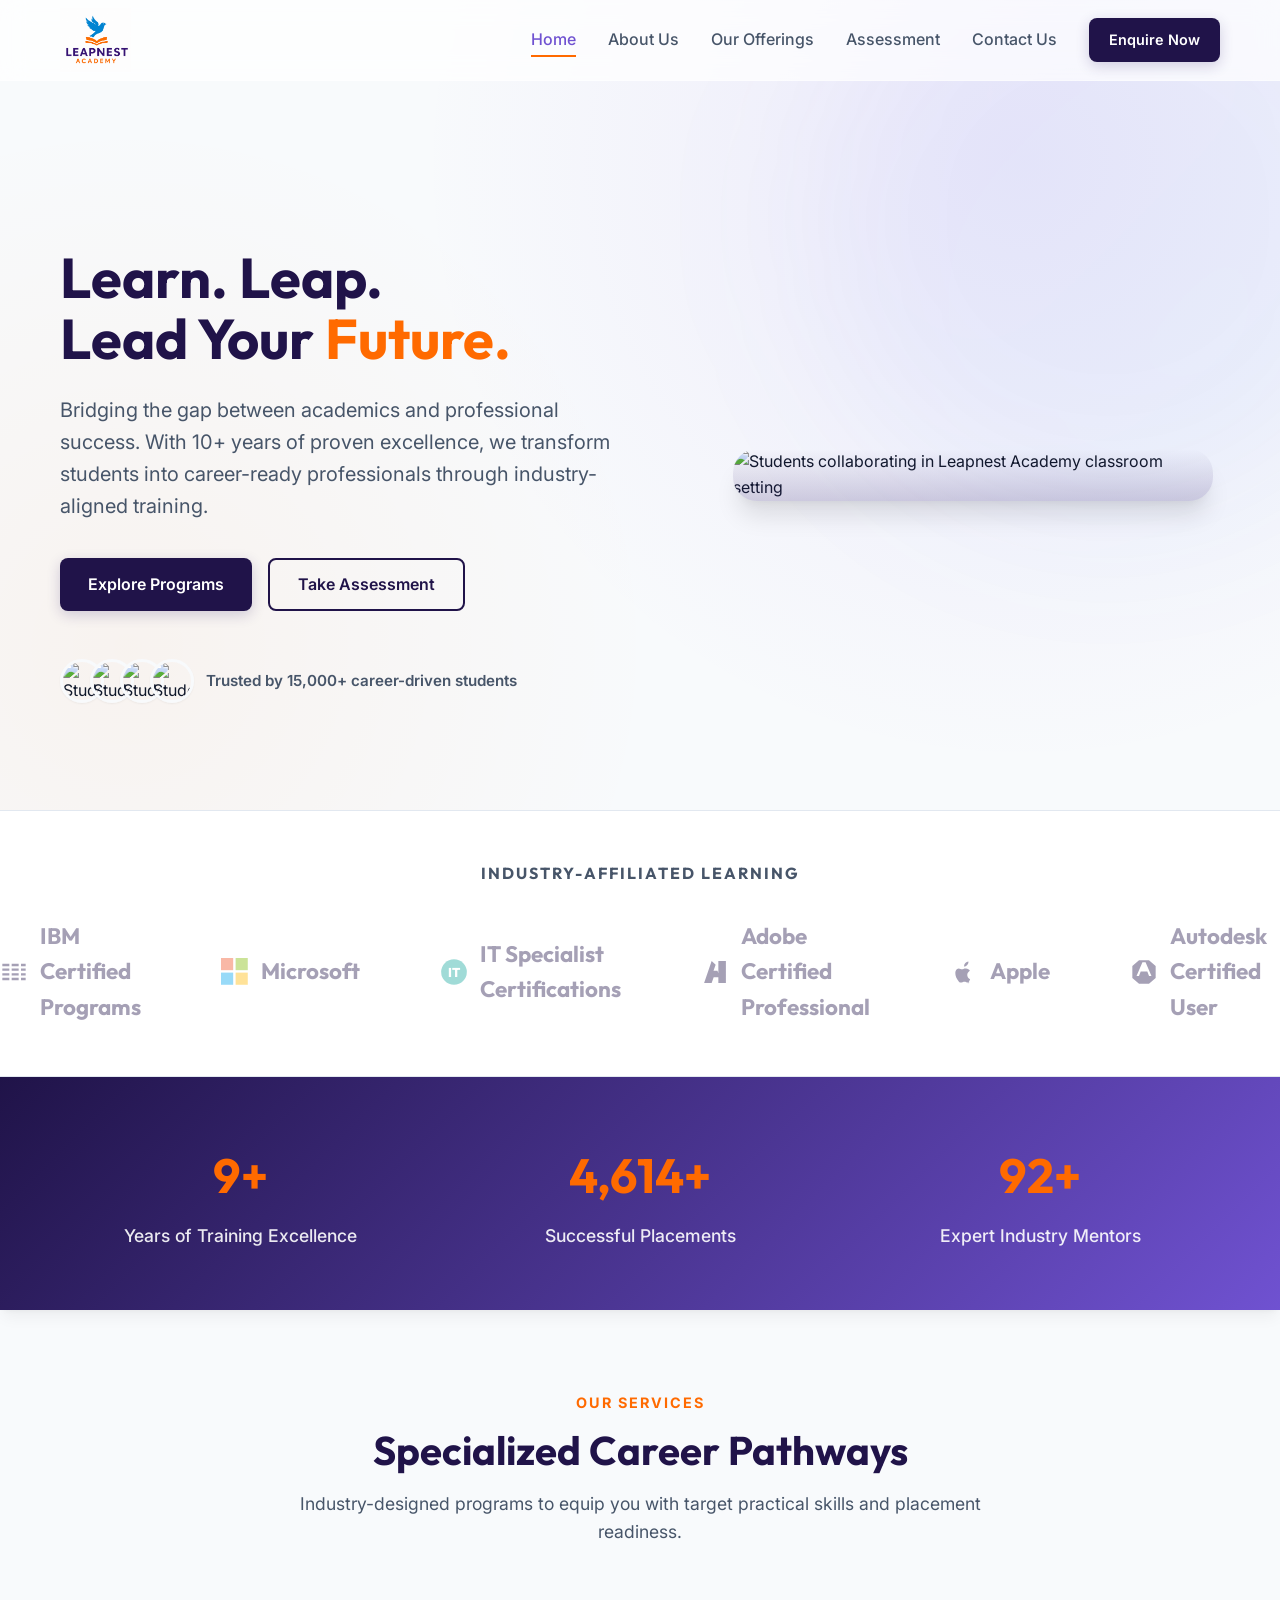
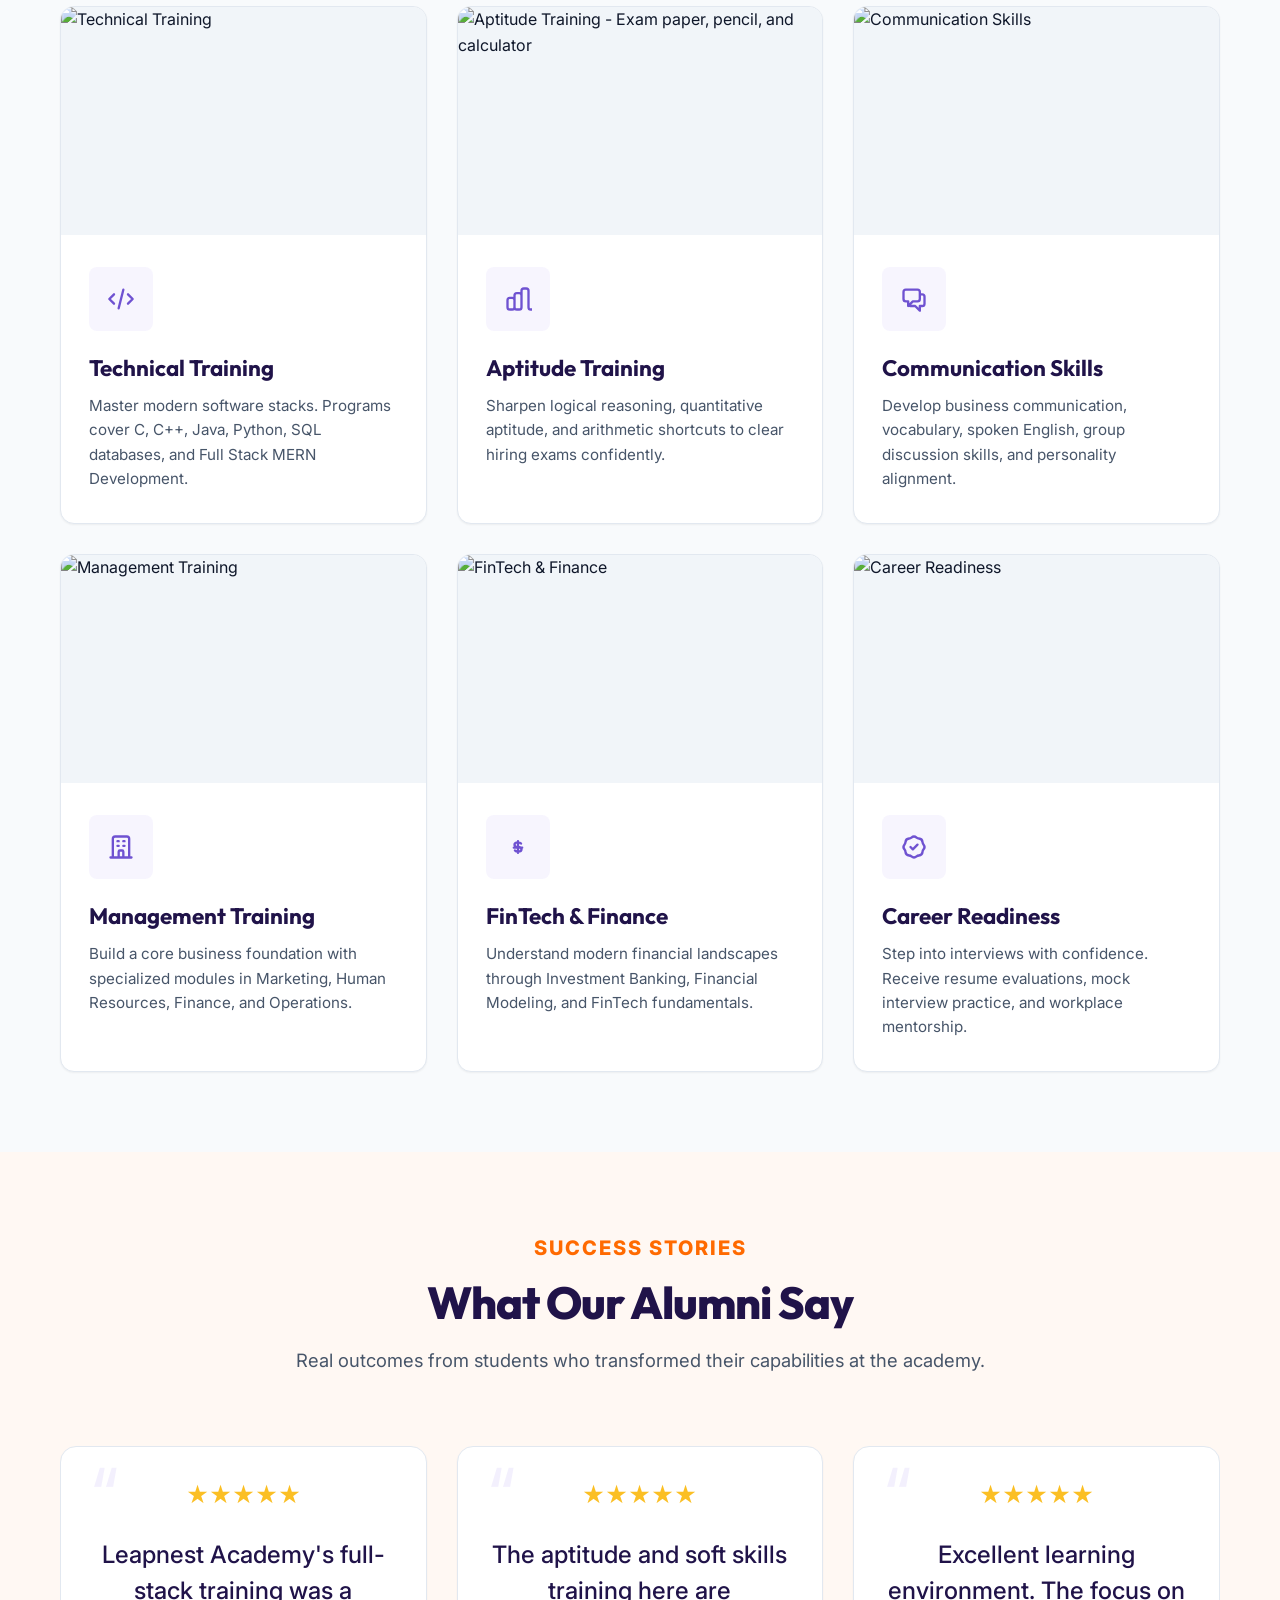
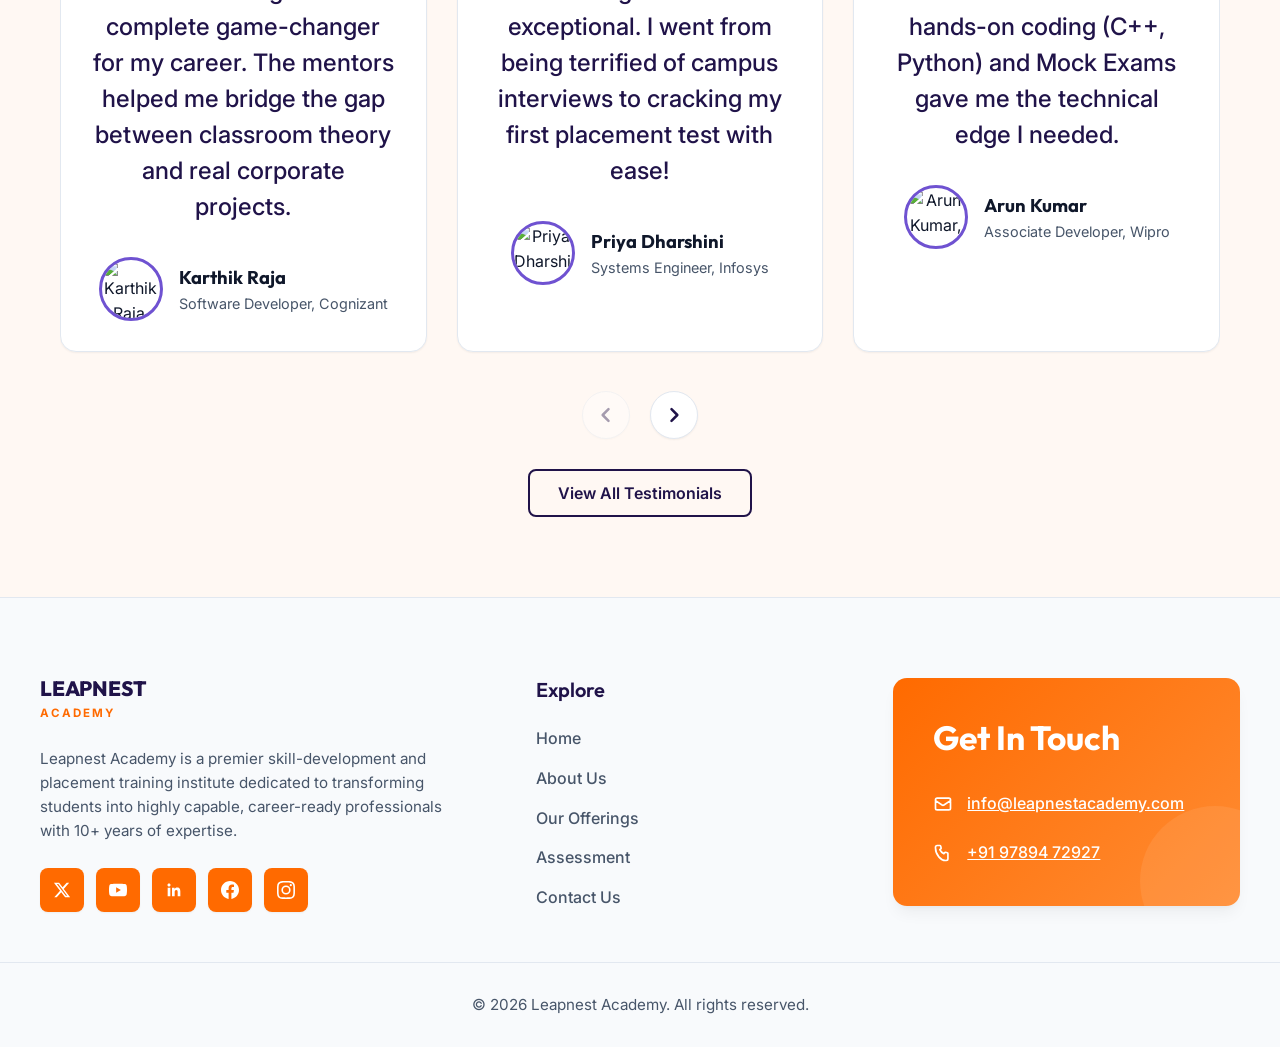
==== index.html @ f8c3e427 "Initial commit of Leapnest Academy website" ====
<!DOCTYPE html>
<html lang="en">
<head>
   <meta charset="utf-8">
   <meta name="viewport" content="width=device-width, initial-scale=1.0">
   <title>Leapnest Academy | Learn. Leap. Lead Your Future.</title>
   <meta name="description" content="Leapnest Academy offers career-focused skill development, placement training, technical training, MBA management, and FinTech programs with 10+ years of excellence.">
   <link rel="stylesheet" href="css/styles.css">
</head>
<body>

  <!-- Header -->
  <header class="header">
    <div class="container header__container">
      <a href="index.html" class="logo" id="header-logo" style="display: flex; align-items: center;">
        <img src="images/logo.png" alt="Leapnest Academy Logo" style="height: 65px; width: auto; display: block; object-fit: contain;">
      </a>
      
      <nav class="nav" id="main-navigation">
        <ul class="nav__list">
          <li><a href="index.html" class="nav__link nav__link--active">Home</a></li>
          <li><a href="about-us.html" class="nav__link">About Us</a></li>
          <li><a href="our-offerings.html" class="nav__link">Our Offerings</a></li>
          <li><a href="student-assessment.html" class="nav__link">Assessment</a></li>
          <li><a href="contact-us.html" class="nav__link">Contact Us</a></li>
          <li><a href="contact-us.html" class="btn btn--primary" style="padding: 10px 20px; font-size: 0.9rem;">Enquire Now</a></li>
        </ul>
      </nav>
      
      <button class="nav-toggle" aria-label="Toggle Navigation Menu">
        <span></span>
        <span></span>
        <span></span>
      </button>
    </div>
  </header>

  <!-- Hero Section -->
  <section class="hero">
    <div class="container hero__grid">
      <div class="hero__content animate-on-scroll">
        <h1 class="hero__title">Learn. Leap.<br>Lead Your <span>Future.</span></h1>
        <p class="hero__subtitle">Bridging the gap between academics and professional success. With 10+ years of proven excellence, we transform students into career-ready professionals through industry-aligned training.</p>
        <div class="hero__btns">
          <a href="our-offerings.html" class="btn btn--primary">Explore Programs</a>
          <a href="student-assessment.html" class="btn btn--secondary">Take Assessment</a>
        </div>
        <div class="hero__trust-profiles">
          <div class="avatar-stack">
            <img src="https://images.unsplash.com/photo-1534528741775-53994a69daeb?auto=format&fit=crop&w=100&h=100&q=80" alt="Student Profile" class="avatar-stack__img">
            <img src="https://images.unsplash.com/photo-1539571696357-5a69c17a67c6?auto=format&fit=crop&w=100&h=100&q=80" alt="Student Profile" class="avatar-stack__img">
            <img src="https://images.unsplash.com/photo-1507003211169-0a1dd7228f2d?auto=format&fit=crop&w=100&h=100&q=80" alt="Student Profile" class="avatar-stack__img">
            <img src="https://images.unsplash.com/photo-1500648767791-00dcc994a43e?auto=format&fit=crop&w=100&h=100&q=80" alt="Student Profile" class="avatar-stack__img">
          </div>
          <span class="hero__trust-text">Trusted by 15,000+ career-driven students</span>
        </div>
      </div>
      <div class="hero__image-container animate-on-scroll">
        <div class="hero__img-wrapper">
          <img src="https://images.unsplash.com/photo-1522202176988-66273c2fd55f?auto=format&fit=crop&w=600&q=80" alt="Students collaborating in Leapnest Academy classroom setting">
        </div>
      </div>
    </div>
  </section>

  <!-- Industry-Affiliated Learning Marquee Slider (Educoast Partner Logo Style) -->
  <section class="marquee-section animate-on-scroll">
    <div class="marquee-section__title">Industry-Affiliated Learning</div>
    <div class="marquee-container">
      <div class="marquee-track">
        <!-- Item 1: IBM -->
        <div class="marquee-item">
          <svg viewBox="0 0 24 24" width="28" height="28" fill="#006699" style="flex-shrink:0;">
            <path d="M2 5h6v2H2zm8 0h6v2h-6zm8 0h4v2h-4zM2 9h6v2H2zm8 0h6v2h-6zm8 0h4v2h-4zM2 13h6v2H2zm8 0h6v2h-6zm8 0h4v2h-4zM2 17h6v2H2zm8 0h6v2h-6zm8 0h4v2h-4z"/>
          </svg>
          <span>IBM Certified Programs</span>
        </div>
        <!-- Item 2: Microsoft -->
        <div class="marquee-item">
          <svg viewBox="0 0 23 23" width="26" height="26" style="flex-shrink:0;">
            <rect x="0" y="0" width="10" height="10" fill="#F25022"/>
            <rect x="12" y="0" width="10" height="10" fill="#7FBA00"/>
            <rect x="0" y="12" width="10" height="10" fill="#00A4EF"/>
            <rect x="12" y="12" width="10" height="10" fill="#FFB900"/>
          </svg>
          <span>Microsoft</span>
        </div>
        <!-- Item 3: IT Specialist -->
        <div class="marquee-item">
          <svg viewBox="0 0 24 24" width="28" height="28" style="flex-shrink:0;">
            <circle cx="12" cy="12" r="11" fill="#13a89e"/>
            <text x="12" y="16" fill="#fff" font-family="'Outfit', sans-serif" font-weight="800" font-size="11" text-anchor="middle">IT</text>
          </svg>
          <span>IT Specialist Certifications</span>
        </div>
        <!-- Item 4: Adobe -->
        <div class="marquee-item">
          <svg viewBox="0 0 24 24" width="28" height="28" fill="#FF0000" style="flex-shrink:0;">
            <path d="M14.867 2.667v18.666L21.333 21.33V2.667H14.87zM9.133 2.667L2.667 21.33h6.466l1.734-4.867h5.186l-1.92-5.467h-3.413l1.84-5.133z"/>
          </svg>
          <span>Adobe Certified Professional</span>
        </div>
        <!-- Item 5: Apple -->
        <div class="marquee-item">
          <svg viewBox="0 0 24 24" width="28" height="28" fill="#000000" style="flex-shrink:0;">
            <path d="M17.05 20.28c-.98.95-2.05.88-3.08.4-1.09-.5-2.08-.48-3.24 0-1.44.62-2.2.44-3.06-.4C3.79 16.2 3.32 9.28 7.42 8.92c1.23.1 2.06.74 2.83.74.8 0 1.94-.78 3.41-.63 1.56.16 2.76.82 3.35 1.9-3.23 1.9-2.73 6.13.25 7.35-.61 1.58-1.45 3.05-2.21 4zM12.03 7.25c-.15-2.23 1.66-4.07 3.74-4.25.26 2.5-2.12 4.43-3.74 4.25z"/>
          </svg>
          <span>Apple</span>
        </div>
        <!-- Item 6: Autodesk -->
        <div class="marquee-item">
          <svg viewBox="0 0 24 24" width="28" height="28" fill="#0696D7" style="flex-shrink:0;">
            <path d="M22 6.92L16.27 2h-8.54L2 6.92v10.16L7.73 22h8.54L22 17.08V6.92zm-3.6 8.52h-2.1l-1.46-3.8H9.16l-1.46 3.8H5.6l5.06-11.8h2.68l5.06 11.8z"/>
          </svg>
          <span>Autodesk Certified User</span>
        </div>
        <!-- Item 7: Cisco -->
        <div class="marquee-item">
          <svg viewBox="0 0 24 24" width="28" height="28" fill="#00b0f0" style="flex-shrink:0;">
            <rect x="2" y="12" width="1.5" height="4"/><rect x="4.2" y="10" width="1.5" height="6"/><rect x="6.4" y="8" width="1.5" height="8"/><rect x="8.6" y="6" width="1.5" height="10"/><rect x="10.8" y="4" width="1.5" height="12"/><rect x="13" y="6" width="1.5" height="10"/><rect x="15.2" y="8" width="1.5" height="8"/><rect x="17.4" y="10" width="1.5" height="6"/><rect x="19.6" y="12" width="1.5" height="4"/>
          </svg>
          <span>Cisco</span>
        </div>
        <!-- Item 8: IC3 -->
        <div class="marquee-item">
          <svg viewBox="0 0 24 24" width="28" height="28" fill="#58B947" style="flex-shrink:0;">
            <path d="M12 2L2 22h20L12 2zm0 4l6.5 13H5.5L12 6z"/>
          </svg>
          <span>IC3 &amp; CSB</span>
        </div>
        <!-- Item 9: Intuit -->
        <div class="marquee-item">
          <svg viewBox="0 0 24 24" width="28" height="28" fill="#365EBF" style="flex-shrink:0;">
            <path d="M4 4h3v16H4zm6 0h3v16h-3zm6 0h3v16h-3z"/>
            <circle cx="5.5" cy="2" r="1.5"/><circle cx="11.5" cy="2" r="1.5"/><circle cx="17.5" cy="2" r="1.5"/>
          </svg>
          <span>Intuit</span>
        </div>

        <!-- Repeat items to make seamless marquee -->
        <div class="marquee-item">
          <svg viewBox="0 0 24 24" width="28" height="28" fill="#006699" style="flex-shrink:0;">
            <path d="M2 5h6v2H2zm8 0h6v2h-6zm8 0h4v2h-4zM2 9h6v2H2zm8 0h6v2h-6zm8 0h4v2h-4zM2 13h6v2H2zm8 0h6v2h-6zm8 0h4v2h-4zM2 17h6v2H2zm8 0h6v2h-6zm8 0h4v2h-4z"/>
          </svg>
          <span>IBM Certified Programs</span>
        </div>
        <div class="marquee-item">
          <svg viewBox="0 0 23 23" width="26" height="26" style="flex-shrink:0;">
            <rect x="0" y="0" width="10" height="10" fill="#F25022"/>
            <rect x="12" y="0" width="10" height="10" fill="#7FBA00"/>
            <rect x="0" y="12" width="10" height="10" fill="#00A4EF"/>
            <rect x="12" y="12" width="10" height="10" fill="#FFB900"/>
          </svg>
          <span>Microsoft</span>
        </div>
        <div class="marquee-item">
          <svg viewBox="0 0 24 24" width="28" height="28" style="flex-shrink:0;">
            <circle cx="12" cy="12" r="11" fill="#13a89e"/>
            <text x="12" y="16" fill="#fff" font-family="'Outfit', sans-serif" font-weight="800" font-size="11" text-anchor="middle">IT</text>
          </svg>
          <span>IT Specialist Certifications</span>
        </div>
        <div class="marquee-item">
          <svg viewBox="0 0 24 24" width="28" height="28" fill="#FF0000" style="flex-shrink:0;">
            <path d="M14.867 2.667v18.666L21.333 21.33V2.667H14.87zM9.133 2.667L2.667 21.33h6.466l1.734-4.867h5.186l-1.92-5.467h-3.413l1.84-5.133z"/>
          </svg>
          <span>Adobe Certified Professional</span>
        </div>
        <div class="marquee-item">
          <svg viewBox="0 0 24 24" width="28" height="28" fill="#000000" style="flex-shrink:0;">
            <path d="M17.05 20.28c-.98.95-2.05.88-3.08.4-1.09-.5-2.08-.48-3.24 0-1.44.62-2.2.44-3.06-.4C3.79 16.2 3.32 9.28 7.42 8.92c1.23.1 2.06.74 2.83.74.8 0 1.94-.78 3.41-.63 1.56.16 2.76.82 3.35 1.9-3.23 1.9-2.73 6.13.25 7.35-.61 1.58-1.45 3.05-2.21 4zM12.03 7.25c-.15-2.23 1.66-4.07 3.74-4.25.26 2.5-2.12 4.43-3.74 4.25z"/>
          </svg>
          <span>Apple</span>
        </div>
        <div class="marquee-item">
          <svg viewBox="0 0 24 24" width="28" height="28" fill="#0696D7" style="flex-shrink:0;">
            <path d="M22 6.92L16.27 2h-8.54L2 6.92v10.16L7.73 22h8.54L22 17.08V6.92zm-3.6 8.52h-2.1l-1.46-3.8H9.16l-1.46 3.8H5.6l5.06-11.8h2.68l5.06 11.8z"/>
          </svg>
          <span>Autodesk Certified User</span>
        </div>
        <div class="marquee-item">
          <svg viewBox="0 0 24 24" width="28" height="28" fill="#00b0f0" style="flex-shrink:0;">
            <rect x="2" y="12" width="1.5" height="4"/><rect x="4.2" y="10" width="1.5" height="6"/><rect x="6.4" y="8" width="1.5" height="8"/><rect x="8.6" y="6" width="1.5" height="10"/><rect x="10.8" y="4" width="1.5" height="12"/><rect x="13" y="6" width="1.5" height="10"/><rect x="15.2" y="8" width="1.5" height="8"/><rect x="17.4" y="10" width="1.5" height="6"/><rect x="19.6" y="12" width="1.5" height="4"/>
          </svg>
          <span>Cisco</span>
        </div>
        <div class="marquee-item">
          <svg viewBox="0 0 24 24" width="28" height="28" fill="#58B947" style="flex-shrink:0;">
            <path d="M12 2L2 22h20L12 2zm0 4l6.5 13H5.5L12 6z"/>
          </svg>
          <span>IC3 &amp; CSB</span>
        </div>
        <div class="marquee-item">
          <svg viewBox="0 0 24 24" width="28" height="28" fill="#365EBF" style="flex-shrink:0;">
            <path d="M4 4h3v16H4zm6 0h3v16h-3zm6 0h3v16h-3z"/>
            <circle cx="5.5" cy="2" r="1.5"/><circle cx="11.5" cy="2" r="1.5"/><circle cx="17.5" cy="2" r="1.5"/>
          </svg>
          <span>Intuit</span>
        </div>
      </div>
    </div>
  </section>


  <!-- Statistics Banner -->
  <section class="stats animate-on-scroll">
    <div class="container stats__grid">
      <div class="stats__item">
        <div class="stats__number" data-target="10" data-suffix="+">0</div>
        <div class="stats__title">Years of Training Excellence</div>
      </div>
      <div class="stats__item">
        <div class="stats__number" data-target="5000" data-suffix="+">0</div>
        <div class="stats__title">Successful Placements</div>
      </div>
      <div class="stats__item">
        <div class="stats__number" data-target="100" data-suffix="+">0</div>
        <div class="stats__title">Expert Industry Mentors</div>
      </div>
    </div>
  </section>

  <!-- Services / Core Training Pillars Section -->
  <section class="section-padding">
    <div class="container">
      <div class="section-header animate-on-scroll">
        <span class="section-header__tag">Our Services</span>
        <h2 class="section-header__title">Specialized Career Pathways</h2>
        <p class="section-header__subtitle">Industry-designed programs to equip you with target practical skills and placement readiness.</p>
      </div>

      <div class="grid-cards">
        <!-- Card 1: Technical Training -->
        <div class="card card--visual animate-on-scroll">
          <div class="card__img-wrapper">
            <img src="https://images.unsplash.com/photo-1542831371-29b0f74f9713?auto=format&fit=crop&w=600&q=80" alt="Technical Training">
          </div>
          <div class="card__body">
            <div class="card__icon">
              <svg xmlns="http://www.w3.org/2000/svg" fill="none" viewBox="0 0 24 24" stroke="currentColor" stroke-width="2">
                <path stroke-linecap="round" stroke-linejoin="round" d="M10 20l4-16m4 4l4 4-4 4M6 16l-4-4 4-4" />
              </svg>
            </div>
            <h3 class="card__title">Technical Training</h3>
            <p class="card__desc">Master modern software stacks. Programs cover C, C++, Java, Python, SQL databases, and Full Stack MERN Development.</p>
          </div>
        </div>

        <!-- Card 2: Placement & Aptitude Training -->
        <div class="card card--visual animate-on-scroll">
          <div class="card__img-wrapper">
            <img src="https://images.unsplash.com/photo-1606326608606-aa0b62935f2b?auto=format&fit=crop&w=600&q=80" alt="Aptitude Training - Exam paper, pencil, and calculator">
          </div>
          <div class="card__body">
            <div class="card__icon">
              <svg xmlns="http://www.w3.org/2000/svg" fill="none" viewBox="0 0 24 24" stroke="currentColor" stroke-width="2">
                <path stroke-linecap="round" stroke-linejoin="round" d="M9 19v-6a2 2 0 00-2-2H5a2 2 0 00-2 2v6a2 2 0 002 2h2a2 2 0 002-2zm0 0V9a2 2 0 012-2h2a2 2 0 012 2v10m-6 0a2 2 0 002 2h2a2 2 0 002-2m0 0V5a2 2 0 012-2h2a2 2 0 012 2v14a2 2 0 002 2h2a2 2 0 002-2" />
              </svg>
            </div>
            <h3 class="card__title">Aptitude Training</h3>
            <p class="card__desc">Sharpen logical reasoning, quantitative aptitude, and arithmetic shortcuts to clear hiring exams confidently.</p>
          </div>
        </div>

        <!-- Card 3: Communication & Soft Skills -->
        <div class="card card--visual animate-on-scroll">
          <div class="card__img-wrapper">
            <img src="https://images.unsplash.com/photo-1517245386807-bb43f82c33c4?auto=format&fit=crop&w=600&q=80" alt="Communication Skills">
          </div>
          <div class="card__body">
            <div class="card__icon">
              <svg xmlns="http://www.w3.org/2000/svg" fill="none" viewBox="0 0 24 24" stroke="currentColor" stroke-width="2">
                <path stroke-linecap="round" stroke-linejoin="round" d="M17 8h2a2 2 0 012 2v6a2 2 0 01-2 2h-2v4l-4-4H9a1.994 1.994 0 01-1.414-.586m0 0L11 14h4a2 2 0 002-2V6a2 2 0 00-2-2H5a2 2 0 00-2 2v6a2 2 0 002 2h2v4l.586-.586z" />
              </svg>
            </div>
            <h3 class="card__title">Communication Skills</h3>
            <p class="card__desc">Develop business communication, vocabulary, spoken English, group discussion skills, and personality alignment.</p>
          </div>
        </div>

        <!-- Card 4: MBA & Management -->
        <div class="card card--visual animate-on-scroll">
          <div class="card__img-wrapper">
            <img src="https://images.unsplash.com/photo-1522071820081-009f0129c71c?auto=format&fit=crop&w=600&q=80" alt="Management Training">
          </div>
          <div class="card__body">
            <div class="card__icon">
              <svg xmlns="http://www.w3.org/2000/svg" fill="none" viewBox="0 0 24 24" stroke="currentColor" stroke-width="2">
                <path stroke-linecap="round" stroke-linejoin="round" d="M19 21V5a2 2 0 00-2-2H7a2 2 0 00-2 2v16m14 0h2m-2 0h-5m-9 0H3m2 0h5M9 7h1m-1 4h1m4-4h1m-1 4h1m-5 10v-5a1 1 0 011-1h2a1 1 0 011 1v5m-4 0h4" />
              </svg>
            </div>
            <h3 class="card__title">Management Training</h3>
            <p class="card__desc">Build a core business foundation with specialized modules in Marketing, Human Resources, Finance, and Operations.</p>
          </div>
        </div>

        <!-- Card 5: FinTech & Finance -->
        <div class="card card--visual animate-on-scroll">
          <div class="card__img-wrapper">
            <img src="https://images.unsplash.com/photo-1544197150-b99a580bb7a8?auto=format&fit=crop&w=600&q=80" alt="FinTech & Finance">
          </div>
          <div class="card__body">
            <div class="card__icon">
              <svg xmlns="http://www.w3.org/2000/svg" fill="none" viewBox="0 0 24 24" stroke="currentColor" stroke-width="2">
                <path stroke-linecap="round" stroke-linejoin="round" d="M12 8c-1.657 0-3 .895-3 2s1.343 2 3 2 3 .895 3 2-1.343 2-3 2m0-8c1.11 0 2.08.402 2.599 1M12 8V7m0 1v8m0 0v1m0-1c-1.11 0-2.08-.402-2.599-1M12 16v1m3.599-4.5h-7.198" />
              </svg>
            </div>
            <h3 class="card__title">FinTech & Finance</h3>
            <p class="card__desc">Understand modern financial landscapes through Investment Banking, Financial Modeling, and FinTech fundamentals.</p>
          </div>
        </div>

        <!-- Card 6: Placement readiness -->
        <div class="card card--visual animate-on-scroll">
          <div class="card__img-wrapper">
            <img src="https://images.unsplash.com/photo-1556761175-b413da4baf72?auto=format&fit=crop&w=600&q=80" alt="Career Readiness">
          </div>
          <div class="card__body">
            <div class="card__icon">
              <svg xmlns="http://www.w3.org/2000/svg" fill="none" viewBox="0 0 24 24" stroke="currentColor" stroke-width="2">
                <path stroke-linecap="round" stroke-linejoin="round" d="M9 12l2 2 4-4M7.835 4.697a3.42 3.42 0 001.946-.806 3.42 3.42 0 014.438 0 3.42 3.42 0 001.946.806 3.42 3.42 0 013.138 3.138 3.42 3.42 0 00.806 1.946 3.42 3.42 0 010 4.438 3.42 3.42 0 00-.806 1.946 3.42 3.42 0 01-3.138 3.138 3.42 3.42 0 00-1.946.806 3.42 3.42 0 01-4.438 0 3.42 3.42 0 00-1.946-.806 3.42 3.42 0 01-3.138-3.138 3.42 3.42 0 00-.806-1.946 3.42 3.42 0 010-4.438 3.42 3.42 0 00.806-1.946 3.42 3.42 0 013.138-3.138z" />
              </svg>
            </div>
            <h3 class="card__title">Career Readiness</h3>
            <p class="card__desc">Step into interviews with confidence. Receive resume evaluations, mock interview practice, and workplace mentorship.</p>
          </div>
        </div>
      </div>
    </div>
  </section>

  <!-- Testimonials Section -->
  <section class="section-padding testimonials">
    <div class="container">
      <div class="section-header animate-on-scroll">
        <span class="section-header__tag">Success Stories</span>
        <h2 class="section-header__title">What Our Alumni Say</h2>
        <p class="section-header__subtitle">Real outcomes from students who transformed their capabilities at the academy.</p>
      </div>

      <div class="testimonials-slider-container">
        <div class="testimonials-track">
          <!-- Testimonial 1 -->
          <div class="testimonial-card">
            <span class="testimonial-card__quote-icon">“</span>
            <div class="testimonial-card__stars">★★★★★</div>
            <p class="testimonial-card__quote">Leapnest Academy's full-stack training was a complete game-changer for my career. The mentors helped me bridge the gap between classroom theory and real corporate projects.</p>
            <div class="testimonial-card__profile">
              <img src="https://images.unsplash.com/photo-1539571696357-5a69c17a67c6?auto=format&fit=crop&w=120&h=120&q=80" alt="Karthik Raja, Leapnest Alumni" class="testimonial-card__avatar">
              <div style="text-align: left;">
                <div class="testimonial-card__name">Karthik Raja</div>
                <div class="testimonial-card__role">Software Developer, Cognizant</div>
              </div>
            </div>
          </div>
          <!-- Testimonial 2 -->
          <div class="testimonial-card">
            <span class="testimonial-card__quote-icon">“</span>
            <div class="testimonial-card__stars">★★★★★</div>
            <p class="testimonial-card__quote">The aptitude and soft skills training here are exceptional. I went from being terrified of campus interviews to cracking my first placement test with ease!</p>
            <div class="testimonial-card__profile">
              <img src="https://images.unsplash.com/photo-1494790108377-be9c29b29330?auto=format&fit=crop&w=120&h=120&q=80" alt="Priya Dharshini, Leapnest Alumni" class="testimonial-card__avatar">
              <div style="text-align: left;">
                <div class="testimonial-card__name">Priya Dharshini</div>
                <div class="testimonial-card__role">Systems Engineer, Infosys</div>
              </div>
            </div>
          </div>
          <!-- Testimonial 3 -->
          <div class="testimonial-card">
            <span class="testimonial-card__quote-icon">“</span>
            <div class="testimonial-card__stars">★★★★★</div>
            <p class="testimonial-card__quote">Excellent learning environment. The focus on hands-on coding (C++, Python) and Mock Exams gave me the technical edge I needed.</p>
            <div class="testimonial-card__profile">
              <img src="https://images.unsplash.com/photo-1507003211169-0a1dd7228f2d?auto=format&fit=crop&w=120&h=120&q=80" alt="Arun Kumar, Leapnest Alumni" class="testimonial-card__avatar">
              <div style="text-align: left;">
                <div class="testimonial-card__name">Arun Kumar</div>
                <div class="testimonial-card__role">Associate Developer, Wipro</div>
              </div>
            </div>
          </div>
          <!-- Testimonial 4 -->
          <div class="testimonial-card">
            <span class="testimonial-card__quote-icon">“</span>
            <div class="testimonial-card__stars">★★★★★</div>
            <p class="testimonial-card__quote">The Campus-to-Career program structured my learning path perfectly. Thanks to the expert mentors, I landed a business analyst role right after graduation.</p>
            <div class="testimonial-card__profile">
              <img src="https://images.unsplash.com/photo-1573496359142-b8d87734a5a2?auto=format&fit=crop&w=120&h=120&q=80" alt="Divya Bharathi, Leapnest Alumni" class="testimonial-card__avatar">
              <div style="text-align: left;">
                <div class="testimonial-card__name">Divya Bharathi</div>
                <div class="testimonial-card__role">Business Analyst, Accenture</div>
              </div>
            </div>
          </div>
          <!-- Testimonial 5 -->
          <div class="testimonial-card">
            <span class="testimonial-card__quote-icon">“</span>
            <div class="testimonial-card__stars">★★★★★</div>
            <p class="testimonial-card__quote">What I loved most about Leapnest was the practical assignments and mock interviews. They simulated the actual hiring process perfectly.</p>
            <div class="testimonial-card__profile">
              <img src="https://images.unsplash.com/photo-1500648767791-00dcc994a43e?auto=format&fit=crop&w=120&h=120&q=80" alt="Naveen Prasad, Leapnest Alumni" class="testimonial-card__avatar">
              <div style="text-align: left;">
                <div class="testimonial-card__name">Naveen Prasad</div>
                <div class="testimonial-card__role">QA Engineer, TCS</div>
              </div>
            </div>
          </div>
          <!-- Testimonial 6 -->
          <div class="testimonial-card">
            <span class="testimonial-card__quote-icon">“</span>
            <div class="testimonial-card__stars">★★★★★</div>
            <p class="testimonial-card__quote">The training on Data Structures & Algorithms is highly structured and easy to follow. I recommend it to all computer science students.</p>
            <div class="testimonial-card__profile">
              <img src="https://images.unsplash.com/photo-1580489944761-15a19d654956?auto=format&fit=crop&w=120&h=120&q=80" alt="Aishwarya R., Leapnest Alumni" class="testimonial-card__avatar">
              <div style="text-align: left;">
                <div class="testimonial-card__name">Aishwarya R.</div>
                <div class="testimonial-card__role">Data Engineer, IBM</div>
              </div>
            </div>
          </div>
          <!-- Testimonial 7 -->
          <div class="testimonial-card">
            <span class="testimonial-card__quote-icon">“</span>
            <div class="testimonial-card__stars">★★★★★</div>
            <p class="testimonial-card__quote">The Business & Management module was highly practical. Learning case studies helped me understand HR operations in a corporate setting.</p>
            <div class="testimonial-card__profile">
              <img src="https://images.unsplash.com/photo-1519085360753-af0119f7cbe7?auto=format&fit=crop&w=120&h=120&q=80" alt="Sanjay Kumar, Leapnest Alumni" class="testimonial-card__avatar">
              <div style="text-align: left;">
                <div class="testimonial-card__name">Sanjay Kumar</div>
                <div class="testimonial-card__role">HR Generalist, Zoho</div>
              </div>
            </div>
          </div>
          <!-- Testimonial 8 -->
          <div class="testimonial-card">
            <span class="testimonial-card__quote-icon">“</span>
            <div class="testimonial-card__stars">★★★★★</div>
            <p class="testimonial-card__quote">Leapnest's specialized FinTech & Finance certificate program was instrumental in helping me secure my finance internship.</p>
            <div class="testimonial-card__profile">
              <img src="https://images.unsplash.com/photo-1544005313-94ddf0286df2?auto=format&fit=crop&w=120&h=120&q=80" alt="Sneha Paul, Leapnest Alumni" class="testimonial-card__avatar">
              <div style="text-align: left;">
                <div class="testimonial-card__name">Sneha Paul</div>
                <div class="testimonial-card__role">FinTech Analyst, Deloitte</div>
              </div>
            </div>
          </div>
          <!-- Testimonial 9 -->
          <div class="testimonial-card">
            <span class="testimonial-card__quote-icon">“</span>
            <div class="testimonial-card__stars">★★★★★</div>
            <p class="testimonial-card__quote">The infrastructure and cloud computing labs are state-of-the-art. Highly skilled trainers who explain complex terms easily.</p>
            <div class="testimonial-card__profile">
              <img src="https://images.unsplash.com/photo-1506794778202-cad84cf45f1d?auto=format&fit=crop&w=120&h=120&q=80" alt="Manoj Prabhakar, Leapnest Alumni" class="testimonial-card__avatar">
              <div style="text-align: left;">
                <div class="testimonial-card__name">Manoj Prabhakar</div>
                <div class="testimonial-card__role">DevOps Engineer, HCL</div>
              </div>
            </div>
          </div>
          <!-- Testimonial 10 -->
          <div class="testimonial-card">
            <span class="testimonial-card__quote-icon">“</span>
            <div class="testimonial-card__stars">★★★★★</div>
            <p class="testimonial-card__quote">The English and verbal skills workshops completely transformed my communication. I grew as both a professional and a speaker.</p>
            <div class="testimonial-card__profile">
              <img src="https://images.unsplash.com/photo-1548142813-c348350df52b?auto=format&fit=crop&w=120&h=120&q=80" alt="Swathi Suresh, Leapnest Alumni" class="testimonial-card__avatar">
              <div style="text-align: left;">
                <div class="testimonial-card__name">Swathi Suresh</div>
                <div class="testimonial-card__role">Verbal Skills Mentor</div>
              </div>
            </div>
          </div>
        </div>
      </div>

      <!-- Slider Controls -->
      <div class="slider-controls">
        <button class="slider-btn prev-btn" aria-label="Previous Slide">
          <svg xmlns="http://www.w3.org/2000/svg" fill="none" viewBox="0 0 24 24" stroke="currentColor" stroke-width="3" width="20" height="20">
            <path stroke-linecap="round" stroke-linejoin="round" d="M15 19l-7-7 7-7" />
          </svg>
        </button>
        <button class="slider-btn next-btn" aria-label="Next Slide">
          <svg xmlns="http://www.w3.org/2000/svg" fill="none" viewBox="0 0 24 24" stroke="currentColor" stroke-width="3" width="20" height="20">
            <path stroke-linecap="round" stroke-linejoin="round" d="M9 5l7 7-7 7" />
          </svg>
        </button>
      </div>

      <!-- Toggle Grid / View All button -->
      <div style="text-align: center; margin-top: 30px;">
        <button class="btn btn--secondary testimonials-toggle-btn">View All Testimonials</button>
      </div>
    </div>
  </section>



  <!-- Footer (Educoast Style, Leapnest Orange theme) -->
  <footer class="footer">
    <div class="container footer__main">
      <div class="footer__about">
        <a href="index.html" class="logo">
          <div class="logo__text-wrapper" style="margin-left: 0;">
            <span class="logo__text" style="color: var(--clr-primary); font-size: 1.3rem; line-height: 1; font-weight: 800;">LEAPNEST</span>
            <span class="logo__text-sub" style="font-family: 'Inter', sans-serif; font-size: 0.72rem; font-weight: 700; color: var(--clr-accent); letter-spacing: 2px; display:block;">ACADEMY</span>
          </div>
        </a>
        <p class="footer__desc">Leapnest Academy is a premier skill-development and placement training institute dedicated to transforming students into highly capable, career-ready professionals with 10+ years of expertise.</p>
        
        <!-- Social Media Logos & Links (Brand themed - Leapnest Orange) -->
        <div class="footer__socials">
          <a href="https://x.com" class="footer__social-btn" target="_blank" rel="noopener noreferrer" aria-label="X (Twitter)">
            <svg viewBox="0 0 24 24" xmlns="http://www.w3.org/2000/svg"><path d="M18.244 2.25h3.308l-7.227 8.26 8.502 11.24H16.17l-5.214-6.817L4.99 21.75H1.68l7.73-8.835L1.254 2.25H8.08l4.713 6.231zm-1.161 17.52h1.833L7.084 4.126H5.117z"/></svg>
          </a>
          <a href="https://youtube.com" class="footer__social-btn" target="_blank" rel="noopener noreferrer" aria-label="YouTube">
            <svg viewBox="0 0 24 24" xmlns="http://www.w3.org/2000/svg"><path d="M23.498 6.163a3.003 3.003 0 00-2.11-2.11C19.517 3.545 12 3.545 12 3.545s-7.517 0-9.388.508a3.003 3.003 0 00-2.11 2.11C0 8.033 0 12 0 12s0 3.967.502 5.837a3.003 3.003 0 002.11 2.11c1.871.508 9.388.508 9.388.508s7.517 0 9.388-.508a3.003 3.003 0 002.11-2.11C24 15.967 24 12 24 12s0-3.967-.502-5.837zM9.545 15.568V8.432L15.818 12l-6.273 3.568z"/></svg>
          </a>
          <a href="https://linkedin.com" class="footer__social-btn" target="_blank" rel="noopener noreferrer" aria-label="LinkedIn">
            <svg viewBox="0 0 24 24" xmlns="http://www.w3.org/2000/svg"><path d="M20.447 20.452h-3.554v-5.569c0-1.328-.027-3.037-1.852-3.037-1.853 0-2.136 1.445-2.136 2.939v5.667H9.351V9h3.414v1.561h.046c.477-.9 1.637-1.85 3.37-1.85 3.601 0 4.267 2.37 4.267 5.455v6.286zM5.337 7.433c-1.144 0-2.063-.926-2.063-2.065 0-1.138.92-2.063 2.063-2.063 1.14 0 2.064.925 2.064 2.063 0 1.139-.925 2.065-2.064 2.065zm1.782 13.019H3.555V9h3.564v11.452z"/></svg>
          </a>
          <a href="https://facebook.com" class="footer__social-btn" target="_blank" rel="noopener noreferrer" aria-label="Facebook">
            <svg viewBox="0 0 24 24" xmlns="http://www.w3.org/2000/svg"><path d="M24 12.073c0-6.627-5.373-12-12-12s-12 5.373-12 12c0 5.99 4.388 10.954 10.125 11.854v-8.385H7.078v-3.47h3.047V9.43c0-3.007 1.792-4.669 4.533-4.669 1.312 0 2.686.235 2.686.235v2.953H15.83c-1.491 0-1.956.925-1.956 1.874v2.25h3.328l-.532 3.47h-2.796v8.385C19.612 23.027 24 18.062 24 12.073z"/></svg>
          </a>
          <a href="https://instagram.com" class="footer__social-btn" target="_blank" rel="noopener noreferrer" aria-label="Instagram">
            <svg viewBox="0 0 24 24" xmlns="http://www.w3.org/2000/svg"><path d="M12 2.163c3.204 0 3.584.012 4.85.07 3.252.148 4.771 1.691 4.919 4.919.058 1.265.069 1.645.069 4.849 0 3.205-.012 3.584-.069 4.849-.149 3.225-1.664 4.771-4.919 4.919-1.266.058-1.644.07-4.85.07-3.204 0-3.584-.012-4.849-.07-3.26-.149-4.771-1.699-4.919-4.92-.058-1.265-.07-1.644-.07-4.849 0-3.204.013-3.583.07-4.849.149-3.227 1.664-4.771 4.919-4.919 1.266-.057 1.645-.069 4.849-.069zM12 0C8.741 0 8.333.014 7.053.072 2.695.272.273 2.69.073 7.051.014 8.333 0 8.741 0 12c0 3.259.014 3.668.072 4.948.2 4.358 2.618 6.78 6.98 6.98 1.281.058 1.689.072 4.948.072 3.259 0 3.668-.014 4.948-.072 4.354-.2 6.782-2.618 6.979-6.98.059-1.28.073-1.689.073-4.948 0-3.259-.014-3.667-.072-4.947-.196-4.354-2.617-6.78-6.979-6.98C15.668.014 15.259 0 12 0zm0 5.838a6.162 6.162 0 100 12.324 6.162 6.162 0 000-12.324zM12 16a4 4 0 110-8 4 4 0 010 8zm6.406-11.845a1.44 1.44 0 100 2.881 1.44 1.44 0 000-2.881z"/></svg>
          </a>
        </div>
      </div>

      <div>
        <h4 class="footer__title">Explore</h4>
        <ul class="footer__links">
          <li><a href="index.html" class="footer__link">Home</a></li>
          <li><a href="about-us.html" class="footer__link">About Us</a></li>
          <li><a href="our-offerings.html" class="footer__link">Our Offerings</a></li>
          <li><a href="student-assessment.html" class="footer__link">Assessment</a></li>
          <li><a href="contact-us.html" class="footer__link">Contact Us</a></li>
        </ul>
      </div>

      <!-- Get In Touch Card Component -->
      <div class="footer__contact-card">
        <h4 class="footer__contact-card-title">Get In Touch</h4>
        <div class="footer__contact-item">
          <div class="footer__contact-icon">
            <svg xmlns="http://www.w3.org/2000/svg" fill="none" viewBox="0 0 24 24" stroke="currentColor" stroke-width="2">
              <path stroke-linecap="round" stroke-linejoin="round" d="M3 8l7.89 5.26a2 2 0 002.22 0L21 8M5 19h14a2 2 0 002-2V7a2 2 0 00-2-2H5a2 2 0 00-2 2v10a2 2 0 002 2z" />
            </svg>
          </div>
          <div class="footer__contact-text"><a href="mailto:info@leapnestacademy.com">info@leapnestacademy.com</a></div>
        </div>
        <div class="footer__contact-item">
          <div class="footer__contact-icon">
            <svg xmlns="http://www.w3.org/2000/svg" fill="none" viewBox="0 0 24 24" stroke="currentColor" stroke-width="2">
              <path stroke-linecap="round" stroke-linejoin="round" d="M3 5a2 2 0 012-2h3.28a1 1 0 01.94.725l.548 2.2a1 1 0 01-.321.988l-1.305.98a10.582 10.582 0 004.872 4.872l.98-1.305a1 1 0 01.988-.321l2.2.548a1 1 0 01.725.94V19a2 2 0 01-2 2h-1C9.716 21 3 14.284 3 6V5z" />
            </svg>
          </div>
          <div class="footer__contact-text"><a href="tel:+919789472927">+91 97894 72927</a></div>
        </div>
      </div>
    </div>
    <div class="footer__copyright">
      <div class="container">
        &copy; 2026 Leapnest Academy. All rights reserved.
      </div>
    </div>
  </footer>

  <script src="js/app.js"></script>
</body>
</html>
---- css/styles.css ----
@import url('https://fonts.googleapis.com/css2?family=Inter:wght@300;400;500;600&family=Outfit:wght@400;600;700&display=swap');

:root {
  --font-heading: 'Outfit', 'Inter', sans-serif;
  --font-body: 'Inter', sans-serif;
  
  /* Modern HSL Color Palette */
  --clr-primary-h: 254;
  --clr-primary-s: 58%;
  --clr-primary-l: 18%; /* Deep Violet #2f1c6a */
  --clr-primary: hsl(var(--clr-primary-h), var(--clr-primary-s), var(--clr-primary-l));
  --clr-primary-light: hsl(var(--clr-primary-h), var(--clr-primary-s), 57%); /* #673de6 */
  
  --clr-accent-h: 25;
  --clr-accent-s: 100%;
  --clr-accent-l: 50%; /* Vibrant Orange #ff6d00 */
  --clr-accent: hsl(var(--clr-accent-h), var(--clr-accent-s), var(--clr-accent-l));
  
  --clr-blue-h: 210;
  --clr-blue-s: 100%;
  --clr-blue-l: 50%; /* Brand Blue #0088ff */
  --clr-blue: hsl(var(--clr-blue-h), var(--clr-blue-s), var(--clr-blue-l));
  
  /* Neutral Color Palette */
  --clr-bg-light: #f8fafc;
  --clr-bg-white: #ffffff;
  --clr-bg-card: #ffffff;
  --clr-border: #e2e8f0;
  --clr-text-main: #0f172a; /* Slate 900 */
  --clr-text-muted: #475569; /* Slate 600 */
  
  /* Glassmorphism & Effects */
  --glass-bg: rgba(255, 255, 255, 0.7);
  --glass-border: rgba(255, 255, 255, 0.4);
  --glass-blur: blur(12px);
  
  /* Shadow Tokens */
  --shadow-sm: 0 1px 2px 0 rgba(0, 0, 0, 0.05);
  --shadow-md: 0 4px 6px -1px rgba(0, 0, 0, 0.08), 0 2px 4px -2px rgba(0, 0, 0, 0.08);
  --shadow-lg: 0 10px 15px -3px rgba(0, 0, 0, 0.05), 0 4px 6px -4px rgba(0, 0, 0, 0.05);
  --shadow-xl: 0 20px 25px -5px rgba(0, 0, 0, 0.1), 0 8px 10px -6px rgba(0, 0, 0, 0.05);
  --shadow-glow: 0 0 20px rgba(103, 61, 230, 0.15);
  
  /* Radius */
  --radius-sm: 8px;
  --radius-md: 14px;
  --radius-lg: 24px;
  --radius-round: 9999px;
  
  /* Transitions */
  --transition-smooth: all 0.4s cubic-bezier(0.16, 1, 0.3, 1);
  --transition-fast: all 0.2s ease;
}

/* Reset */
*, *::before, *::after {
  box-sizing: border-box;
  margin: 0;
  padding: 0;
}

html {
  scroll-behavior: smooth;
  font-size: 16px;
}

body {
  font-family: var(--font-body);
  color: var(--clr-text-main);
  background-color: var(--clr-bg-light);
  line-height: 1.6;
  overflow-x: hidden;
}

h1, h2, h3, h4, h5, h6 {
  font-family: var(--font-heading);
  font-weight: 700;
  line-height: 1.2;
  color: var(--clr-primary);
}

a {
  text-decoration: none;
  color: inherit;
  transition: var(--transition-fast);
}

ul {
  list-style: none;
}

img {
  max-width: 100%;
  height: auto;
  display: block;
}

button, input, textarea, select {
  font-family: inherit;
  font-size: inherit;
  outline: none;
  border: none;
}

/* Global Layout Containers */
.container {
  width: 100%;
  max-width: 1200px;
  margin-left: auto;
  margin-right: auto;
  padding-left: 20px;
  padding-right: 20px;
}

.section-padding {
  padding-top: 80px;
  padding-bottom: 80px;
}

@media (max-width: 768px) {
  .section-padding {
    padding-top: 60px;
    padding-bottom: 60px;
  }
}

/* Header & Navigation */
.header {
  position: fixed;
  top: 0;
  left: 0;
  width: 100%;
  z-index: 1000;
  background-color: var(--glass-bg);
  backdrop-filter: var(--glass-blur);
  -webkit-backdrop-filter: var(--glass-blur);
  border-bottom: 1px solid var(--glass-border);
  transition: var(--transition-smooth);
}

.header--scrolled {
  background-color: rgba(255, 255, 255, 0.95);
  box-shadow: var(--shadow-md);
}

.header__container {
  display: flex;
  justify-content: space-between;
  align-items: center;
  height: 80px;
}

.logo {
  display: flex;
  align-items: center;
  gap: 12px;
}

.logo__img {
  height: 52px;
  width: auto;
}

.logo__text {
  font-family: var(--font-heading);
  font-size: 1.35rem;
  font-weight: 700;
  letter-spacing: -0.2px;
  color: var(--clr-primary);
}

.nav__list {
  display: flex;
  gap: 32px;
  align-items: center;
}

.nav__link {
  font-weight: 500;
  color: var(--clr-text-muted);
  position: relative;
  padding: 8px 0;
}

.nav__link::after {
  content: '';
  position: absolute;
  bottom: 0;
  left: 0;
  width: 0;
  height: 2px;
  background-color: var(--clr-accent);
  transition: var(--transition-smooth);
}

.nav__link:hover,
.nav__link--active {
  color: var(--clr-primary-light);
}

.nav__link:hover::after,
.nav__link--active::after {
  width: 100%;
}

/* Buttons */
.btn {
  display: inline-flex;
  align-items: center;
  justify-content: center;
  padding: 12px 28px;
  font-weight: 600;
  border-radius: var(--radius-sm);
  transition: var(--transition-smooth);
  cursor: pointer;
  gap: 8px;
}

.btn--primary {
  background-color: var(--clr-primary);
  color: var(--clr-bg-white);
  box-shadow: 0 4px 14px rgba(47, 28, 106, 0.2);
}

.btn--primary:hover {
  background-color: var(--clr-primary-light);
  transform: translateY(-2px);
  box-shadow: 0 6px 20px rgba(103, 61, 230, 0.3);
}

.btn--accent {
  background-color: var(--clr-accent);
  color: var(--clr-bg-white);
  box-shadow: 0 4px 14px rgba(255, 109, 0, 0.2);
}

.btn--accent:hover {
  background-color: #ff8533;
  transform: translateY(-2px);
  box-shadow: 0 6px 20px rgba(255, 109, 0, 0.35);
}

.btn--secondary {
  background-color: transparent;
  color: var(--clr-primary);
  border: 2px solid var(--clr-primary);
}

.btn--secondary:hover {
  background-color: var(--clr-primary);
  color: var(--clr-bg-white);
  transform: translateY(-2px);
}

/* Mobile Menu Toggle */
.nav-toggle {
  display: none;
  flex-direction: column;
  justify-content: space-between;
  width: 30px;
  height: 20px;
  background: transparent;
  cursor: pointer;
  z-index: 1001;
}

.nav-toggle span {
  width: 100%;
  height: 3px;
  background-color: var(--clr-primary);
  border-radius: 2px;
  transition: var(--transition-smooth);
}

/* Hero Section */
.hero {
  position: relative;
  min-height: 90vh;
  padding-top: 140px;
  display: flex;
  align-items: center;
  background: radial-gradient(circle at 80% 20%, rgba(103, 61, 230, 0.08) 0%, transparent 50%),
              radial-gradient(circle at 10% 80%, rgba(255, 109, 0, 0.05) 0%, transparent 40%);
  overflow: hidden;
}

.hero::before {
  content: '';
  position: absolute;
  width: 600px;
  height: 600px;
  border-radius: 50%;
  background: linear-gradient(135deg, rgba(103, 61, 230, 0.05), rgba(0, 136, 255, 0.05));
  top: -10%;
  right: -10%;
  z-index: -1;
  filter: blur(80px);
}

.hero__grid {
  display: grid;
  grid-template-columns: 1.1fr 0.9fr;
  gap: 60px;
  align-items: center;
}

.hero__title {
  font-size: 3.5rem;
  margin-bottom: 24px;
  line-height: 1.1;
}

.hero__title span {
  color: var(--clr-accent);
}

.hero__subtitle {
  font-size: 1.25rem;
  color: var(--clr-text-muted);
  margin-bottom: 36px;
  max-width: 580px;
}

.hero__btns {
  display: flex;
  gap: 16px;
  margin-bottom: 48px;
}

.hero__image-container {
  position: relative;
  display: flex;
  justify-content: center;
  align-items: center;
}

.hero__img-wrapper {
  position: relative;
  width: 100%;
  max-width: 480px;
  border-radius: var(--radius-lg);
  overflow: hidden;
  box-shadow: var(--shadow-xl);
}

.hero__img-wrapper::after {
  content: '';
  position: absolute;
  inset: 0;
  background: linear-gradient(to top, rgba(47, 28, 106, 0.2), transparent);
}

/* Stats Section */
.stats {
  background: linear-gradient(135deg, var(--clr-primary) 0%, var(--clr-primary-light) 100%);
  color: var(--clr-bg-white);
  padding: 60px 0;
  position: relative;
  z-index: 10;
  box-shadow: var(--shadow-lg);
}

.stats__grid {
  display: grid;
  grid-template-columns: repeat(3, 1fr);
  gap: 40px;
  text-align: center;
}

.stats__number {
  font-family: var(--font-heading);
  font-size: 3rem;
  font-weight: 700;
  margin-bottom: 8px;
  color: var(--clr-accent);
}

.stats__title {
  font-size: 1.1rem;
  font-weight: 500;
  color: rgba(255, 255, 255, 0.9);
}

/* Section Header */
.section-header {
  text-align: center;
  max-width: 700px;
  margin: 0 auto 60px auto;
}

.section-header__tag {
  font-size: 0.9rem;
  text-transform: uppercase;
  letter-spacing: 2px;
  color: var(--clr-accent);
  font-weight: 700;
  margin-bottom: 12px;
  display: inline-block;
}

.section-header__title {
  font-size: 2.5rem;
  margin-bottom: 16px;
}

.section-header__subtitle {
  font-size: 1.1rem;
  color: var(--clr-text-muted);
}

/* Grid Cards (Services/Pillars) */
.grid-cards {
  display: grid;
  grid-template-columns: repeat(3, 1fr);
  gap: 30px;
}

.card {
  background-color: var(--clr-bg-white);
  border-radius: var(--radius-md);
  padding: 40px 32px;
  border: 1px solid var(--clr-border);
  box-shadow: var(--shadow-sm);
  transition: var(--transition-smooth);
  position: relative;
  overflow: hidden;
}

.card::before {
  content: '';
  position: absolute;
  top: 0;
  left: 0;
  width: 100%;
  height: 4px;
  background: linear-gradient(to right, var(--clr-blue), var(--clr-primary-light));
  transform: scaleX(0);
  transform-origin: left;
  transition: var(--transition-smooth);
}

.card:hover {
  transform: translateY(-8px);
  box-shadow: var(--shadow-xl), var(--shadow-glow);
  border-color: rgba(103, 61, 230, 0.15);
}

.card:hover::before {
  transform: scaleX(1);
}

.card__icon {
  width: 64px;
  height: 64px;
  border-radius: var(--radius-sm);
  background-color: rgba(103, 61, 230, 0.05);
  display: flex;
  align-items: center;
  justify-content: center;
  margin-bottom: 24px;
  color: var(--clr-primary-light);
  transition: var(--transition-smooth);
}

.card:hover .card__icon {
  background-color: var(--clr-primary-light);
  color: var(--clr-bg-white);
  transform: rotate(5deg) scale(1.05);
}

.card__icon svg {
  width: 28px;
  height: 28px;
}

.card__title {
  font-size: 1.4rem;
  margin-bottom: 12px;
  transition: var(--transition-fast);
}

.card:hover .card__title {
  color: var(--clr-primary-light);
}

.card__desc {
  color: var(--clr-text-muted);
  font-size: 0.95rem;
}

/* Feature Grid (Side-by-side Layout) */
.feature-grid {
  display: grid;
  grid-template-columns: repeat(2, 1fr);
  gap: 80px;
  align-items: center;
}

.feature-grid__image-container {
  position: relative;
}

.feature-grid__img-wrapper {
  border-radius: var(--radius-lg);
  overflow: hidden;
  box-shadow: var(--shadow-xl);
}

.feature-grid__img-wrapper img {
  width: 100%;
  transition: var(--transition-smooth);
}

.feature-grid:hover .feature-grid__img-wrapper img {
  transform: scale(1.03);
}

.feature-grid__badge {
  position: absolute;
  bottom: -24px;
  right: -24px;
  background-color: var(--clr-accent);
  color: var(--clr-bg-white);
  padding: 24px 32px;
  border-radius: var(--radius-md);
  box-shadow: var(--shadow-lg);
  font-weight: 700;
  font-family: var(--font-heading);
  font-size: 1.1rem;
}

.feature-grid__list {
  display: grid;
  gap: 20px;
  margin-top: 32px;
}

.feature-grid__item {
  display: flex;
  align-items: flex-start;
  gap: 16px;
}

.feature-grid__check {
  display: flex;
  align-items: center;
  justify-content: center;
  width: 24px;
  height: 24px;
  border-radius: 50%;
  background-color: rgba(255, 109, 0, 0.1);
  color: var(--clr-accent);
  flex-shrink: 0;
  margin-top: 2px;
}

.feature-grid__check svg {
  width: 14px;
  height: 14px;
  stroke-width: 3px;
}

.feature-grid__item-text h4 {
  font-size: 1.1rem;
  margin-bottom: 4px;
}

.feature-grid__item-text p {
  color: var(--clr-text-muted);
  font-size: 0.95rem;
}

/* Testimonial Section */
.testimonials {
  background-color: #f1f5f9;
}

.testimonial-card {
  max-width: 800px;
  margin: 0 auto;
  background-color: var(--clr-bg-white);
  border-radius: var(--radius-lg);
  padding: 60px;
  box-shadow: var(--shadow-lg);
  text-align: center;
  position: relative;
}

.testimonial-card__quote-icon {
  font-size: 5rem;
  color: rgba(103, 61, 230, 0.08);
  position: absolute;
  top: 10px;
  left: 30px;
  line-height: 1;
}

.testimonial-card__stars {
  color: #fbbf24;
  font-size: 1.4rem;
  margin-bottom: 24px;
}

.testimonial-card__quote {
  font-size: 1.5rem;
  font-weight: 500;
  color: var(--clr-primary);
  line-height: 1.5;
  margin-bottom: 32px;
  position: relative;
  z-index: 2;
}

.testimonial-card__profile {
  display: flex;
  align-items: center;
  justify-content: center;
  gap: 16px;
}

.testimonial-card__avatar {
  width: 64px;
  height: 64px;
  border-radius: 50%;
  object-fit: cover;
  border: 3px solid var(--clr-primary-light);
}

.testimonial-card__name {
  font-family: var(--font-heading);
  font-weight: 700;
  font-size: 1.15rem;
}

.testimonial-card__role {
  font-size: 0.9rem;
  color: var(--clr-text-muted);
}

/* Call to Action Section / Enquiry Form Combo */
.cta-enquiry {
  position: relative;
  background-color: var(--clr-primary);
  color: var(--clr-bg-white);
  overflow: hidden;
}

.cta-enquiry::before {
  content: '';
  position: absolute;
  inset: 0;
  background: radial-gradient(circle at 10% 20%, rgba(103, 61, 230, 0.1) 0%, transparent 60%);
}

.cta-enquiry__grid {
  display: grid;
  grid-template-columns: 1fr 1fr;
  gap: 80px;
  align-items: center;
  position: relative;
  z-index: 2;
}

.cta-enquiry__title {
  color: var(--clr-bg-white);
  font-size: 3rem;
  margin-bottom: 20px;
}

.cta-enquiry__desc {
  color: rgba(255, 255, 255, 0.8);
  font-size: 1.15rem;
  margin-bottom: 40px;
}

.enquiry-form-container {
  background-color: rgba(255, 255, 255, 0.08);
  backdrop-filter: var(--glass-blur);
  -webkit-backdrop-filter: var(--glass-blur);
  border: 1px solid rgba(255, 255, 255, 0.15);
  border-radius: var(--radius-lg);
  padding: 48px;
  box-shadow: var(--shadow-xl);
}

.enquiry-form {
  display: grid;
  gap: 20px;
}

.form-group {
  display: flex;
  flex-direction: column;
  gap: 8px;
}

.form-row {
  display: grid;
  grid-template-columns: 1fr 1fr;
  gap: 20px;
}

.form-label {
  font-weight: 500;
  font-size: 0.9rem;
  color: rgba(255, 255, 255, 0.9);
}

.form-input, .form-textarea {
  background-color: rgba(255, 255, 255, 0.08);
  border: 1px solid rgba(255, 255, 255, 0.15);
  padding: 14px 18px;
  border-radius: var(--radius-sm);
  color: var(--clr-bg-white);
  font-size: 1rem;
  transition: var(--transition-smooth);
}

.form-input::placeholder, .form-textarea::placeholder {
  color: rgba(255, 255, 255, 0.4);
}

.form-input:focus, .form-textarea:focus {
  border-color: var(--clr-accent);
  background-color: rgba(255, 255, 255, 0.12);
  box-shadow: 0 0 0 3px rgba(255, 109, 0, 0.2);
}

.form-textarea {
  resize: vertical;
  min-height: 120px;
}

/* Accordion Styling (Offerings Page) */
.accordion-list {
  display: grid;
  gap: 20px;
  max-width: 900px;
  margin: 0 auto;
}

.accordion-item {
  background-color: var(--clr-bg-white);
  border-radius: var(--radius-md);
  border: 1px solid var(--clr-border);
  overflow: hidden;
  box-shadow: var(--shadow-sm);
  transition: var(--transition-smooth);
}

.accordion-item:hover {
  box-shadow: var(--shadow-md);
  border-color: rgba(103, 61, 230, 0.15);
}

.accordion-header {
  display: flex;
  justify-content: space-between;
  align-items: center;
  padding: 24px 32px;
  cursor: pointer;
  user-select: none;
  background-color: var(--clr-bg-white);
  transition: var(--transition-smooth);
}

.accordion-header:hover {
  background-color: rgba(103, 61, 230, 0.02);
}

.accordion-title-container {
  display: flex;
  align-items: center;
  gap: 16px;
}

.accordion-icon-box {
  width: 44px;
  height: 44px;
  border-radius: var(--radius-sm);
  background-color: rgba(103, 61, 230, 0.05);
  display: flex;
  align-items: center;
  justify-content: center;
  color: var(--clr-primary-light);
}

.accordion-icon-box svg {
  width: 20px;
  height: 20px;
}

.accordion-title {
  font-size: 1.25rem;
  font-weight: 700;
}

.accordion-arrow {
  display: flex;
  align-items: center;
  justify-content: center;
  width: 32px;
  height: 32px;
  border-radius: 50%;
  border: 1px solid var(--clr-border);
  color: var(--clr-text-muted);
  transition: var(--transition-smooth);
}

.accordion-arrow svg {
  width: 14px;
  height: 14px;
  transition: var(--transition-smooth);
}

.accordion-item--active .accordion-arrow {
  background-color: var(--clr-primary-light);
  color: var(--clr-bg-white);
  border-color: var(--clr-primary-light);
}

.accordion-item--active .accordion-arrow svg {
  transform: rotate(180deg);
}

.accordion-content {
  max-height: 0;
  overflow: hidden;
  transition: max-height 0.4s cubic-bezier(0.16, 1, 0.3, 1);
  background-color: var(--clr-bg-white);
}

.accordion-content-inner {
  padding: 0 32px 32px 92px;
  border-top: 1px solid #f1f5f9;
  color: var(--clr-text-muted);
}

@media (max-width: 768px) {
  .accordion-content-inner {
    padding: 0 20px 24px 20px;
  }
}

.syllabus-list {
  display: grid;
  gap: 12px;
}

.syllabus-item {
  display: flex;
  align-items: center;
  gap: 12px;
}

.syllabus-bullet {
  width: 8px;
  height: 8px;
  border-radius: 50%;
  background-color: var(--clr-accent);
}

/* Contact Info Layout */
.contact-grid {
  display: grid;
  grid-template-columns: 0.9fr 1.1fr;
  gap: 60px;
}

.contact-info {
  display: grid;
  gap: 30px;
}

.contact-card {
  display: flex;
  gap: 20px;
  background-color: var(--clr-bg-white);
  padding: 32px;
  border-radius: var(--radius-md);
  border: 1px solid var(--clr-border);
  box-shadow: var(--shadow-sm);
}

.contact-card__icon {
  width: 52px;
  height: 52px;
  border-radius: var(--radius-sm);
  background-color: rgba(255, 109, 0, 0.08);
  color: var(--clr-accent);
  display: flex;
  align-items: center;
  justify-content: center;
  flex-shrink: 0;
}

.contact-card__icon svg {
  width: 24px;
  height: 24px;
}

.contact-card__title {
  font-size: 1.2rem;
  margin-bottom: 6px;
}

.contact-card__detail {
  color: var(--clr-text-muted);
  font-size: 0.95rem;
}

.map-card {
  background-color: var(--clr-bg-white);
  border-radius: var(--radius-lg);
  border: 1px solid var(--clr-border);
  padding: 16px;
  box-shadow: var(--shadow-md);
  height: 100%;
  min-height: 400px;
  display: flex;
  flex-direction: column;
}

.map-card__iframe-wrapper {
  flex-grow: 1;
  border-radius: var(--radius-md);
  overflow: hidden;
  position: relative;
}

/* Alert Notification styles */
.alert-popup {
  position: fixed;
  bottom: 30px;
  right: 30px;
  z-index: 2000;
  display: flex;
  align-items: center;
  gap: 16px;
  background-color: #0f172a;
  color: var(--clr-bg-white);
  padding: 20px 28px;
  border-radius: var(--radius-md);
  box-shadow: var(--shadow-xl);
  transform: translateY(150%);
  transition: var(--transition-smooth);
  border-left: 5px solid var(--clr-accent);
}

.alert-popup--show {
  transform: translateY(0);
}

.alert-popup__icon {
  color: var(--clr-accent);
  display: flex;
  align-items: center;
  justify-content: center;
}

.alert-popup__icon svg {
  width: 28px;
  height: 28px;
}

.alert-popup__title {
  font-weight: 700;
  font-size: 1.1rem;
  margin-bottom: 2px;
  font-family: var(--font-heading);
}

.alert-popup__text {
  font-size: 0.9rem;
  color: rgba(255, 255, 255, 0.8);
}

/* Footer (Educoast Style) */
.footer {
  background-color: var(--clr-bg-light); /* #f8fafc */
  color: var(--clr-text-muted);
  border-top: 1px solid var(--clr-border);
}

.footer .logo__text {
  color: var(--clr-primary) !important;
}

.footer .logo__text-sub {
  color: var(--clr-accent) !important;
}

.footer__main {
  padding: 80px 0 50px 0;
  display: grid;
  grid-template-columns: 1.2fr 0.8fr 1fr;
  gap: 80px;
  align-items: start;
}

.footer__desc {
  margin-top: 24px;
  font-size: 0.95rem;
  line-height: 1.6;
  color: var(--clr-text-muted);
}

.footer__title {
  color: var(--clr-primary);
  font-size: 1.25rem;
  margin-bottom: 24px;
  font-family: var(--font-heading);
  font-weight: 600;
}

.footer__links {
  display: grid;
  gap: 14px;
}

.footer__link {
  color: var(--clr-text-muted);
  font-weight: 500;
  transition: var(--transition-fast);
}

.footer__link:hover {
  color: var(--clr-primary-light);
  padding-left: 4px;
}

/* Get In Touch Card (Educoast Red Card style, themed in Leapnest Orange) */
.footer__contact-card {
  background: linear-gradient(135deg, var(--clr-accent) 0%, #ff8c33 100%);
  color: var(--clr-bg-white);
  border-radius: var(--radius-md);
  padding: 40px;
  box-shadow: var(--shadow-lg);
  display: grid;
  gap: 24px;
  position: relative;
  overflow: hidden;
}

.footer__contact-card::before {
  content: '';
  position: absolute;
  width: 150px;
  height: 150px;
  border-radius: 50%;
  background-color: rgba(255, 255, 255, 0.08);
  bottom: -50px;
  right: -50px;
  pointer-events: none;
}

.footer__contact-card-title {
  font-family: var(--font-heading);
  font-size: 1.8rem;
  font-weight: 700;
  color: var(--clr-bg-white);
  margin-bottom: 8px;
}

.footer__contact-item {
  display: flex;
  gap: 14px;
  align-items: center;
}

.footer__contact-icon {
  color: var(--clr-bg-white);
  flex-shrink: 0;
  display: flex;
  align-items: center;
  justify-content: center;
}

.footer__contact-icon svg {
  width: 20px;
  height: 20px;
}

.footer__contact-text {
  font-size: 1rem;
  font-weight: 500;
  color: var(--clr-bg-white);
}

.footer__contact-text a {
  color: var(--clr-bg-white);
  text-decoration: underline;
}

.footer__socials {
  display: flex;
  gap: 12px;
  margin-top: 24px;
}

.footer__social-btn {
  display: flex;
  align-items: center;
  justify-content: center;
  width: 44px;
  height: 44px;
  border-radius: 8px;
  background-color: var(--clr-accent); /* Orange brand themed */
  color: var(--clr-bg-white);
  box-shadow: var(--shadow-sm);
  transition: var(--transition-smooth);
}

.footer__social-btn:hover {
  background-color: var(--clr-primary); /* Leapnest Violet */
  color: var(--clr-bg-white);
  transform: translateY(-3px);
  box-shadow: var(--shadow-md);
}

.footer__social-btn svg {
  width: 18px;
  height: 18px;
  fill: currentColor;
}

.footer__copyright {
  border-top: 1px solid var(--clr-border);
  padding: 30px 0;
  text-align: center;
  font-size: 0.95rem;
  color: var(--clr-text-muted);
}

/* Page Banner (Educoast Sleek White style) */
.page-banner {
  background-color: var(--clr-bg-white);
  border-bottom: 1px solid var(--clr-border);
  padding: 150px 0 60px 0;
  position: relative;
  text-align: left;
}

.page-banner__grid {
  display: grid;
  grid-template-columns: 1fr 1.2fr;
  gap: 60px;
  align-items: center;
}

.page-banner__title {
  color: var(--clr-primary);
  font-size: 3.5rem;
  font-weight: 700;
  margin-bottom: 12px;
}

.page-banner__breadcrumbs {
  display: inline-flex;
  gap: 8px;
  align-items: center;
  font-size: 0.95rem;
  color: var(--clr-text-muted);
  font-weight: 600;
}

.page-banner__breadcrumbs span {
  display: flex;
  align-items: center;
}

.page-banner__breadcrumbs svg {
  width: 12px;
  height: 12px;
  margin: 0 4px;
}

.page-banner__breadcrumbs a:hover {
  color: var(--clr-primary-light);
  text-decoration: underline;
}

.page-banner__desc {
  font-size: 1.25rem;
  color: var(--clr-text-muted);
  line-height: 1.7;
}




/* Assessment Page Layout */
.assessment-container {
  display: grid;
  grid-template-columns: 1fr;
  gap: 40px;
  max-width: 980px;
  margin: 0 auto;
}

.assessment-iframe-card {
  background-color: var(--clr-bg-white);
  border-radius: var(--radius-lg);
  border: 1px solid var(--clr-border);
  box-shadow: var(--shadow-lg);
  padding: 24px;
  overflow: hidden;
}

.assessment-iframe-card iframe {
  width: 100%;
  min-height: 1200px;
  border: none;
  background-color: var(--clr-bg-white);
}

/* Responsive Overrides */
@media (max-width: 1024px) {
  .hero__title {
    font-size: 3rem;
  }
  .grid-cards {
    grid-template-columns: repeat(2, 1fr);
  }
  .footer__main {
    grid-template-columns: repeat(2, 1fr);
    gap: 50px;
  }
  .footer__main > *:last-child {
    grid-column: span 2;
  }
}

@media (max-width: 768px) {
  .nav {
    position: fixed;
    top: 80px;
    left: -100%;
    width: 100%;
    height: calc(100vh - 80px);
    background-color: var(--clr-bg-white);
    z-index: 999;
    transition: var(--transition-smooth);
    border-top: 1px solid var(--clr-border);
    padding: 40px 30px;
    box-shadow: var(--shadow-lg);
  }
  
  .nav--open {
    left: 0;
  }
  
  .nav__list {
    flex-direction: column;
    align-items: flex-start;
    gap: 24px;
    width: 100%;
  }
  
  .nav__link {
    font-size: 1.15rem;
    width: 100%;
    display: block;
  }
  
  .nav-toggle {
    display: flex;
  }
  
  .nav-toggle--open span:nth-child(1) {
    transform: rotate(45deg) translate(5px, 6px);
  }
  
  .nav-toggle--open span:nth-child(2) {
    opacity: 0;
  }
  
  .nav-toggle--open span:nth-child(3) {
    transform: rotate(-45deg) translate(6px, -7px);
  }
  
  .hero__grid {
    grid-template-columns: 1fr;
    gap: 40px;
    text-align: center;
  }
  
  .hero__subtitle {
    margin-left: auto;
    margin-right: auto;
  }
  
  .hero__btns {
    justify-content: center;
  }
  
  .stats__grid {
    grid-template-columns: 1fr;
    gap: 30px;
  }
  
  .grid-cards {
    grid-template-columns: 1fr;
  }
  
  .feature-grid {
    grid-template-columns: 1fr;
    gap: 50px;
  }
  
  .feature-grid__image-container {
    order: -1;
  }
  
  .cta-enquiry__grid {
    grid-template-columns: 1fr;
    gap: 50px;
    text-align: center;
  }
  
  .enquiry-form-container {
    padding: 30px 20px;
  }
  
  .form-row {
    grid-template-columns: 1fr;
  }
  
  .contact-grid {
    grid-template-columns: 1fr;
    gap: 40px;
  }
  
  .footer__main {
    grid-template-columns: 1fr;
  }
  
  .footer__main > * {
    grid-column: span 1 !important;
  }
}

/* --------------------------------------------------
   ADDITIONAL STYLES FOR REDESIGNED PAGES
   -------------------------------------------------- */

/* Overlapping Student Profile Avatars (Educoast Hero Style) */
.hero__trust-profiles {
  display: flex;
  align-items: center;
  gap: 12px;
  margin-top: 36px;
}

.avatar-stack {
  display: flex;
  align-items: center;
}

.avatar-stack__img {
  width: 44px;
  height: 44px;
  border-radius: 50%;
  border: 3px solid var(--clr-bg-light);
  object-fit: cover;
  margin-left: -14px;
  box-shadow: var(--shadow-sm);
  transition: var(--transition-fast);
}

.avatar-stack__img:first-child {
  margin-left: 0;
}

.avatar-stack__img:hover {
  transform: translateY(-4px) scale(1.05);
  z-index: 10;
}

.hero__trust-text {
  font-size: 0.95rem;
  font-weight: 600;
  color: var(--clr-text-muted);
}

/* Continuous Technology Marquee Slider (Educoast Partner Logo Style) */
.marquee-section {
  background-color: var(--clr-bg-white);
  padding: 50px 0;
  border-top: 1px solid var(--clr-border);
  border-bottom: 1px solid var(--clr-border);
  overflow: hidden;
  position: relative;
}

.marquee-section__title {
  text-align: center;
  font-size: 1rem;
  font-weight: 700;
  color: var(--clr-text-muted);
  text-transform: uppercase;
  letter-spacing: 2px;
  margin-bottom: 32px;
  font-family: var(--font-heading);
}

.marquee-container {
  overflow: hidden;
  width: 100%;
  position: relative;
  display: flex;
}

.marquee-track {
  display: flex;
  gap: 80px;
  width: max-content;
  animation: marqueeScroll 30s linear infinite;
}

.marquee-track:hover {
  animation-play-state: paused;
}

.marquee-item {
  display: flex;
  align-items: center;
  gap: 12px;
  font-family: var(--font-heading);
  font-size: 1.4rem;
  font-weight: 700;
  color: var(--clr-primary);
  opacity: 0.4;
  transition: var(--transition-fast);
  cursor: default;
  user-select: none;
}

.marquee-item:hover {
  opacity: 0.95;
  color: var(--clr-primary-light);
  transform: scale(1.05);
}

.marquee-item svg {
  width: 28px;
  height: 28px;
  fill: currentColor;
}

@keyframes marqueeScroll {
  0% {
    transform: translateX(0);
  }
  100% {
    transform: translateX(calc(-50% - 40px));
  }
}

/* Training Eco-system Card Grid (Educoast Style) */
.ecosystem-grid {
  display: grid;
  grid-template-columns: repeat(2, 1fr);
  gap: 40px;
  margin-top: 50px;
}

.ecosystem-card {
  background-color: var(--clr-bg-white);
  border-radius: 16px;
  overflow: hidden;
  box-shadow: var(--shadow-sm);
  border: 1px solid var(--clr-border);
  transition: var(--transition-smooth);
}

.ecosystem-card:hover {
  transform: translateY(-6px);
  box-shadow: var(--shadow-lg);
  border-color: rgba(103, 61, 230, 0.15);
}

.ecosystem-card__img-wrapper {
  width: 100%;
  aspect-ratio: 16 / 9;
  overflow: hidden;
  position: relative;
  background-color: #f1f5f9;
}

.ecosystem-card__img-wrapper img {
  width: 100%;
  height: 100%;
  object-fit: cover;
  transition: var(--transition-smooth);
}

.ecosystem-card:hover .ecosystem-card__img-wrapper img {
  transform: scale(1.04);
}

.ecosystem-card__title-box {
  padding: 24px 32px;
  background-color: #f8fafc;
  border-top: 1px solid #f1f5f9;
}

.ecosystem-card__title {
  font-family: var(--font-heading);
  font-size: 1.35rem;
  font-weight: 700;
  color: var(--clr-primary);
  margin: 0;
  transition: var(--transition-fast);
}

.ecosystem-card:hover .ecosystem-card__title {
  color: var(--clr-accent);
}

@media (max-width: 992px) {
  .ecosystem-grid {
    grid-template-columns: 1fr;
    gap: 30px;
  }
  .ecosystem-card {
    grid-column: span 1 !important;
  }
  .ecosystem-card__img-wrapper {
    aspect-ratio: 16 / 9 !important;
  }
}

/* Offerings Two-Column Program Cards (Image 2 Style) */
.program-section {
  background-color: #f8fafc;
  padding: 80px 0;
  border-top: 1px solid var(--clr-border);
}

.program-grid {
  display: grid;
  grid-template-columns: repeat(2, 1fr);
  gap: 40px;
}

.program-card {
  background-color: var(--clr-bg-white);
  border-radius: var(--radius-lg);
  border: 1px solid var(--clr-border);
  box-shadow: var(--shadow-md);
  overflow: hidden;
  display: flex;
  flex-direction: column;
  transition: var(--transition-smooth);
}

.program-card:hover {
  transform: translateY(-5px);
  box-shadow: var(--shadow-lg);
}

.program-card__img-wrapper {
  width: 100%;
  aspect-ratio: 16 / 9;
  overflow: hidden;
}

.program-card__img-wrapper img {
  width: 100%;
  height: 100%;
  object-fit: cover;
}

.program-card__content {
  padding: 40px;
  flex-grow: 1;
  display: flex;
  flex-direction: column;
}

.program-card__title {
  font-family: var(--font-heading);
  font-size: 1.8rem;
  font-weight: 700;
  color: var(--clr-primary);
  margin-bottom: 16px;
}

.program-card__desc {
  font-size: 1rem;
  color: var(--clr-text-muted);
  line-height: 1.6;
  margin-bottom: 24px;
}

.program-card__list {
  display: grid;
  gap: 14px;
  margin-bottom: 36px;
  flex-grow: 1;
}

.program-card__item {
  display: flex;
  align-items: flex-start;
  gap: 12px;
}

.program-card__check {
  color: var(--clr-accent); /* Orange checkmark */
  font-weight: bold;
  font-size: 1.1rem;
  line-height: 1.2;
}

.program-card__item-text {
  font-size: 0.95rem;
  color: var(--clr-text-main);
  line-height: 1.4;
}

.program-card__btn {
  align-self: flex-start;
  border-radius: 30px;
  padding: 12px 28px;
  background-color: var(--clr-accent);
  color: var(--clr-bg-white);
  font-weight: 700;
  display: inline-flex;
  align-items: center;
  gap: 8px;
  transition: var(--transition-smooth);
}

.program-card__btn:hover {
  background-color: var(--clr-primary);
  color: var(--clr-bg-white);
  transform: translateX(3px);
}

/* Contact page form & map section layout (Image 5 Style) */
.contact-form-section {
  background-color: #f8fafc;
  padding: 80px 0;
  border-top: 1px solid var(--clr-border);
}

.contact-form-grid {
  display: grid;
  grid-template-columns: 1.2fr 0.8fr;
  gap: 0;
  background-color: var(--clr-bg-white);
  border-radius: var(--radius-lg);
  border: 1px solid var(--clr-border);
  box-shadow: var(--shadow-lg);
  overflow: hidden;
}

.contact-form-left {
  padding: 60px;
  background-color: #f8fafc; /* Subtle off-white bg matching form frame */
}

.contact-form-right {
  position: relative;
  min-height: 550px;
}

.contact-form-right iframe {
  width: 100%;
  height: 100%;
  border: none;
  position: absolute;
  top: 0;
  left: 0;
}

.contact-form__title {
  font-family: var(--font-heading);
  font-size: 2.2rem;
  font-weight: 700;
  color: var(--clr-primary);
  margin-bottom: 12px;
}

.contact-form__subtitle {
  font-size: 1.05rem;
  color: var(--clr-text-muted);
  line-height: 1.6;
  margin-bottom: 36px;
}

.contact-form__btn {
  width: 100%;
  padding: 16px;
  font-size: 1.1rem;
  font-weight: 700;
  text-align: center;
  border-radius: 30px;
  background-color: var(--clr-accent); /* Orange brand themed */
  color: var(--clr-bg-white);
  border: none;
  cursor: pointer;
  transition: var(--transition-smooth);
  margin-top: 10px;
}

.contact-form__btn:hover {
  background-color: var(--clr-primary);
  transform: translateY(-2px);
}

/* Card with Image at the Top style (Educoast Homepage specifications) */
.card--visual {
  padding: 0 !important;
}

.card--visual .card__img-wrapper {
  width: 100%;
  aspect-ratio: 16 / 10;
  overflow: hidden;
  position: relative;
  background-color: #f1f5f9;
}

.card--visual .card__img-wrapper img {
  width: 100%;
  height: 100%;
  object-fit: cover;
  transition: var(--transition-smooth);
}

.card--visual:hover .card__img-wrapper img {
  transform: scale(1.05);
}

.card--visual .card__body {
  padding: 32px 28px;
}

/* Contact form label and input color overrides for visibility (light theme card) */
.contact-form-left .form-group label {
  color: var(--clr-primary) !important;
  font-weight: 600;
}

.contact-form-left .form-input,
.contact-form-left .form-textarea {
  background-color: var(--clr-bg-white) !important;
  border: 1px solid #cbd5e1 !important;
  color: var(--clr-text-main) !important;
}

.contact-form-left .form-input::placeholder,
.contact-form-left .form-textarea::placeholder {
  color: #94a3b8 !important;
}

.contact-form-left .form-input:focus,
.contact-form-left .form-textarea:focus {
  background-color: var(--clr-bg-white) !important;
  border-color: var(--clr-accent) !important;
  box-shadow: 0 0 0 3px rgba(255, 109, 0, 0.15) !important;
}

@media (max-width: 992px) {
  .program-grid {
    grid-template-columns: 1fr;
    gap: 30px;
  }
  .program-card__content {
    padding: 30px 20px;
  }
  .contact-form-grid {
    grid-template-columns: 1fr;
  }
  .contact-form-left {
    padding: 40px 24px;
  }
  .contact-form-right {
    min-height: 400px;
  }
}

/* Testimonials Slider & Carousel styles */
.testimonials {
  background-color: #fff8f3 !important; /* Mild orange theme background */
}

.testimonials-slider-container {
  width: 100%;
  overflow: hidden;
  position: relative;
  padding: 10px 0;
}

.testimonials-track {
  display: flex;
  gap: 30px;
  transition: transform 0.5s cubic-bezier(0.25, 0.46, 0.45, 0.94);
  will-change: transform;
}

.testimonials-track .testimonial-card {
  flex: 0 0 calc(33.333% - 20px);
  box-sizing: border-box;
  background-color: var(--clr-bg-white);
  border-radius: 16px;
  padding: 30px;
  border: 1px solid var(--clr-border);
  box-shadow: var(--shadow-sm);
}

@media (max-width: 992px) {
  .testimonials-track .testimonial-card {
    flex: 0 0 calc(50% - 15px);
  }
}

@media (max-width: 600px) {
  .testimonials-track .testimonial-card {
    flex: 0 0 100%;
  }
}

.slider-controls {
  display: flex;
  justify-content: center;
  align-items: center;
  gap: 20px;
  margin-top: 30px;
}

.slider-btn {
  background-color: var(--clr-bg-white);
  border: 1px solid var(--clr-border);
  color: var(--clr-primary);
  width: 48px;
  height: 48px;
  border-radius: 50%;
  display: flex;
  align-items: center;
  justify-content: center;
  cursor: pointer;
  box-shadow: var(--shadow-sm);
  transition: var(--transition-smooth);
}

.slider-btn:hover {
  background-color: var(--clr-accent);
  color: var(--clr-bg-white);
  border-color: var(--clr-accent);
  transform: scale(1.05);
}

/* Grid style when toggled "View All" */
.testimonials-track.testimonials-grid-active {
  display: grid !important;
  grid-template-columns: repeat(auto-fill, minmax(320px, 1fr)) !important;
  gap: 30px !important;
  margin-top: 40px !important;
  transform: none !important;
}

.testimonials-track.testimonials-grid-active .testimonial-card {
  flex: none !important;
  width: auto !important;
}

/* Success Stories Header Size Increase */
.testimonials .section-header__tag {
  font-size: 1.25rem !important;
  letter-spacing: 2px;
  font-weight: 800;
}

.testimonials .section-header__title {
  font-size: 2.8rem !important;
  font-weight: 800;
  letter-spacing: -1px;
}

.testimonials .section-header__subtitle {
  font-size: 1.15rem !important;
  max-width: 700px;
  margin: 0 auto;
}

/* Font Size Overrides */
.footer__contact-card-title {
  font-size: 2.1rem !important;
  font-weight: 700 !important;
}
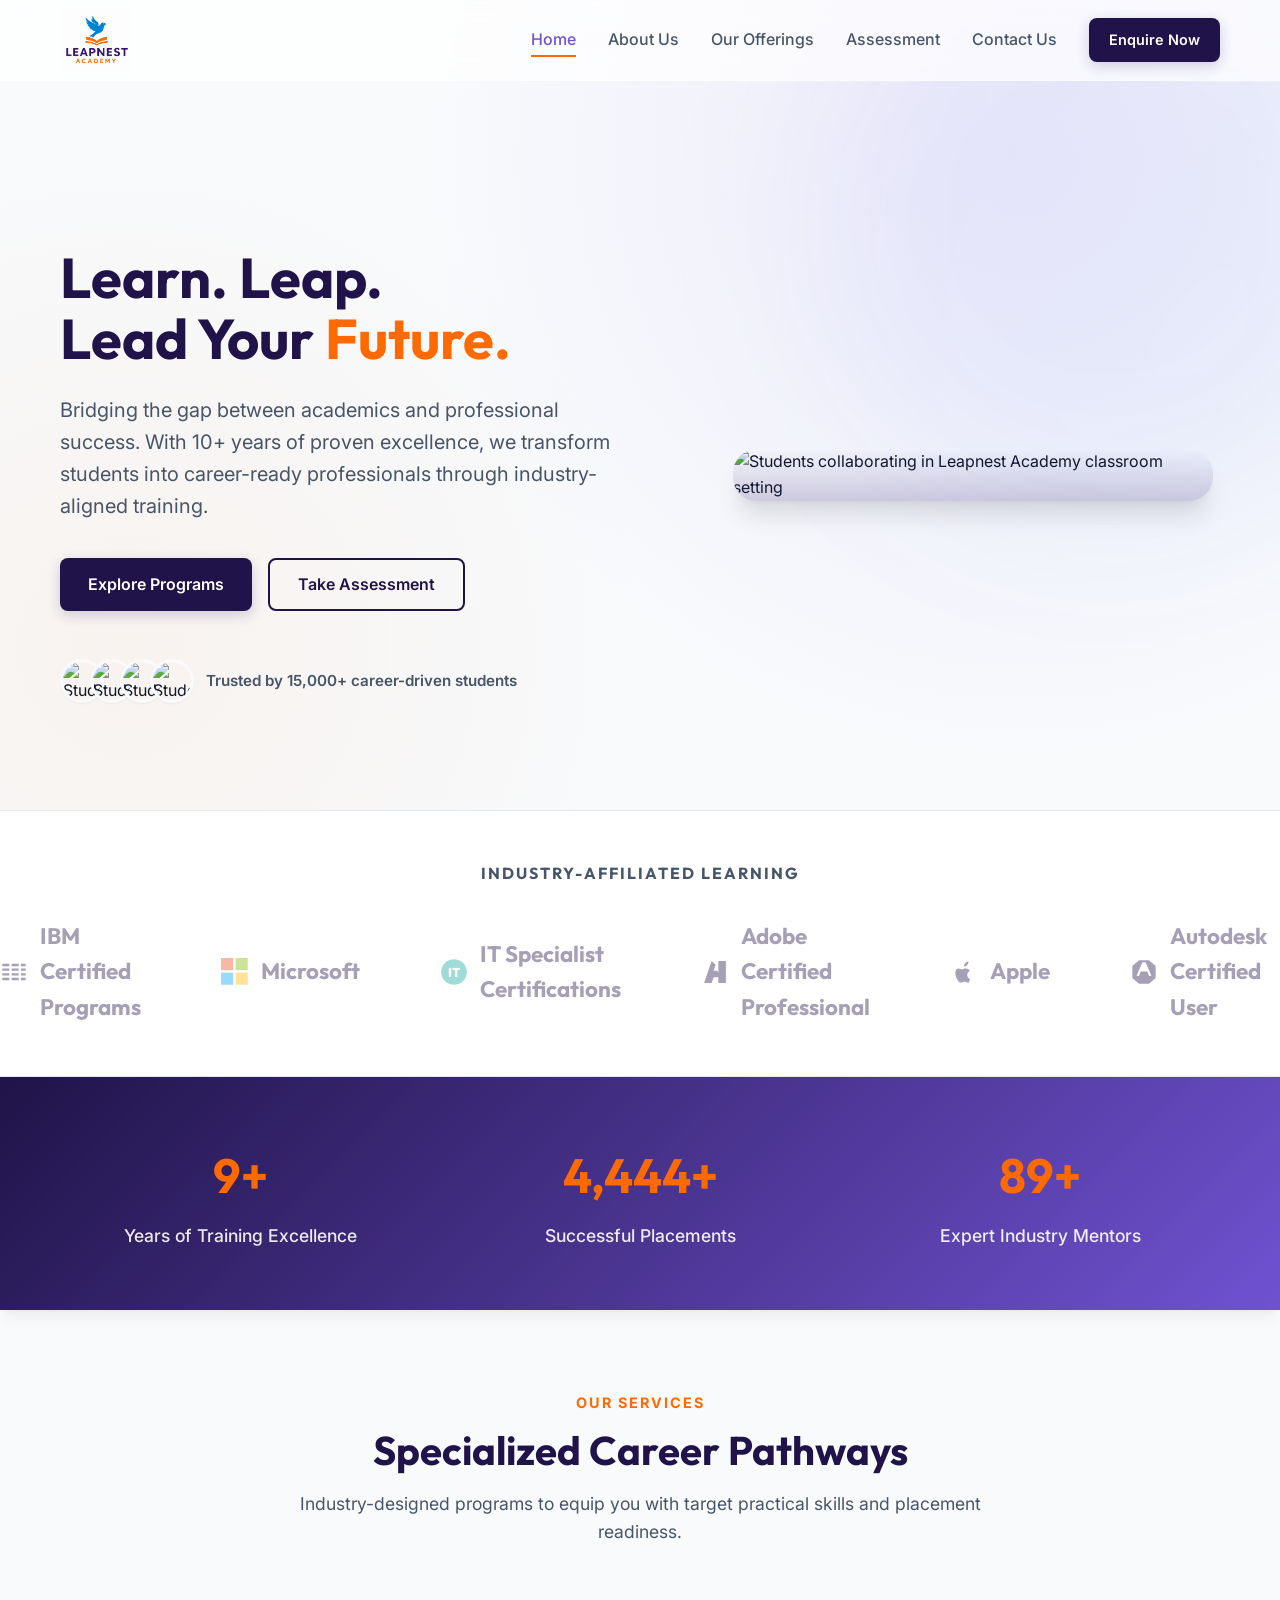
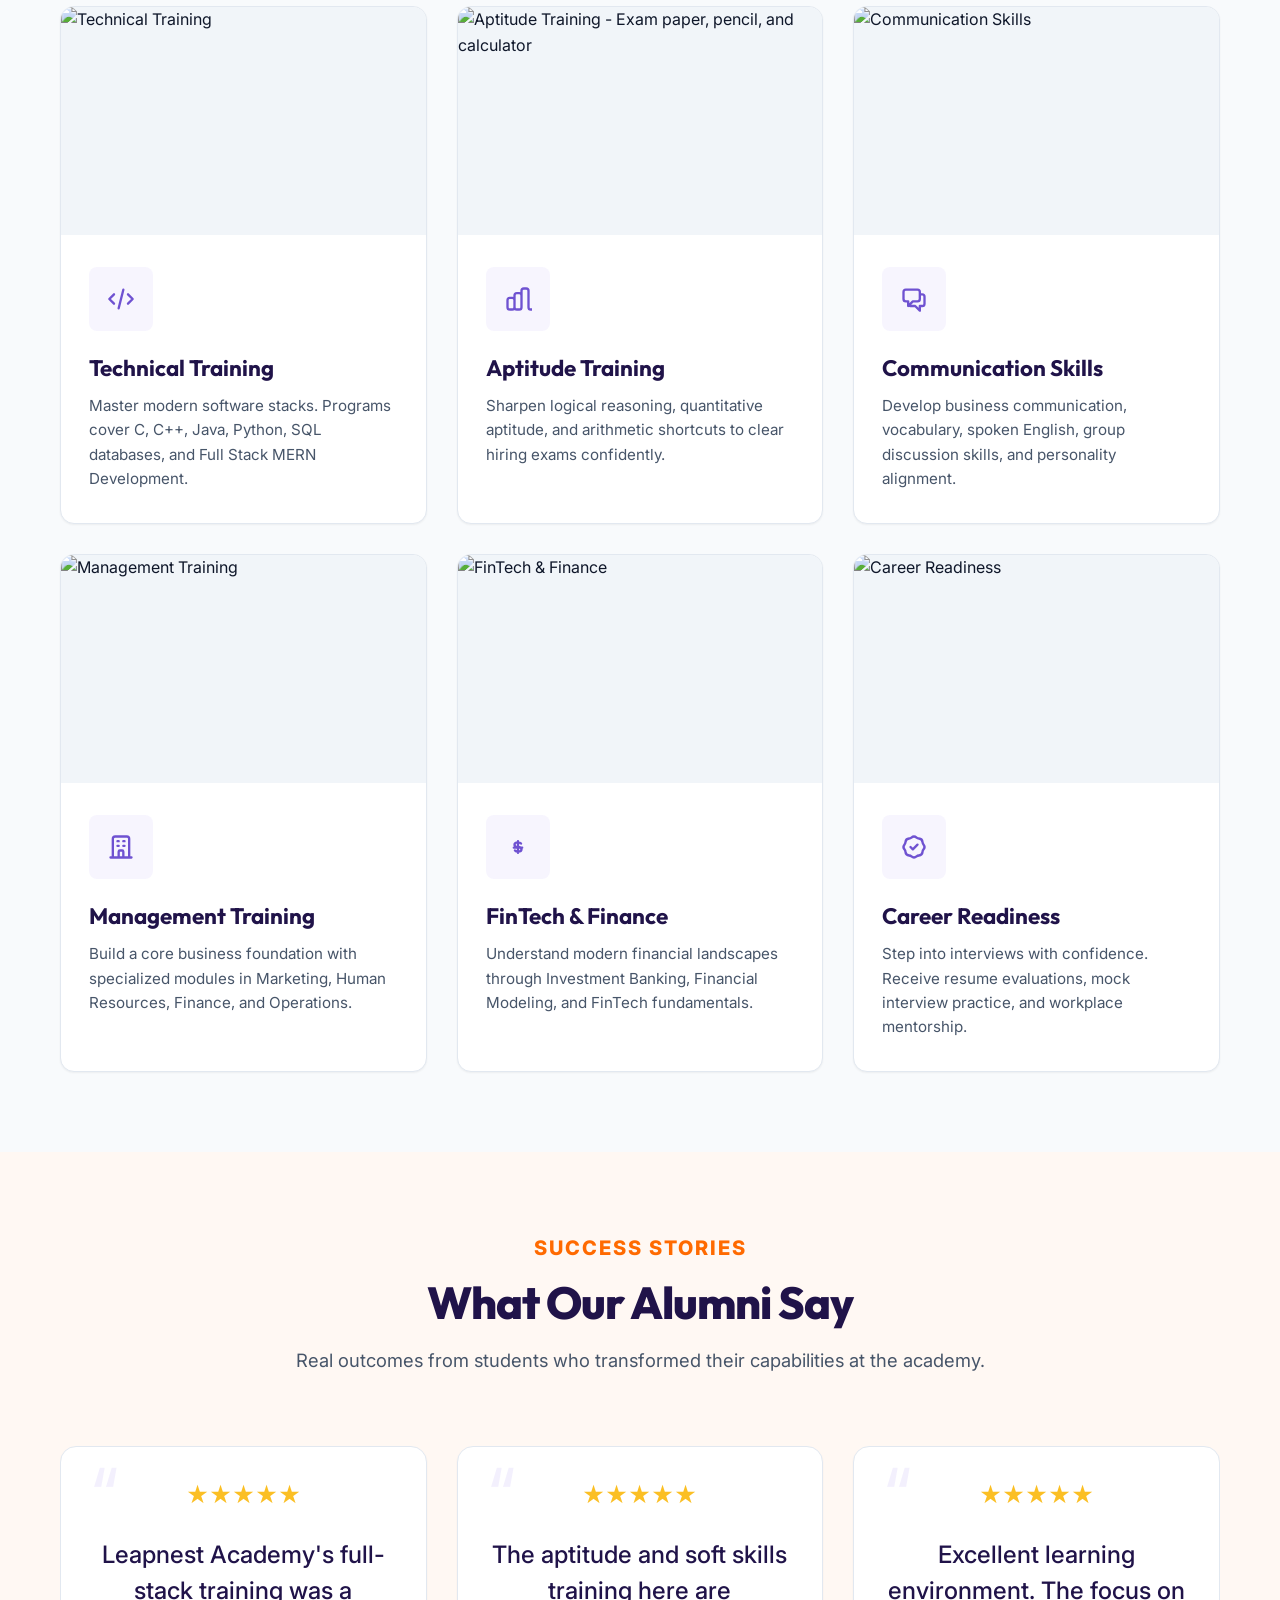
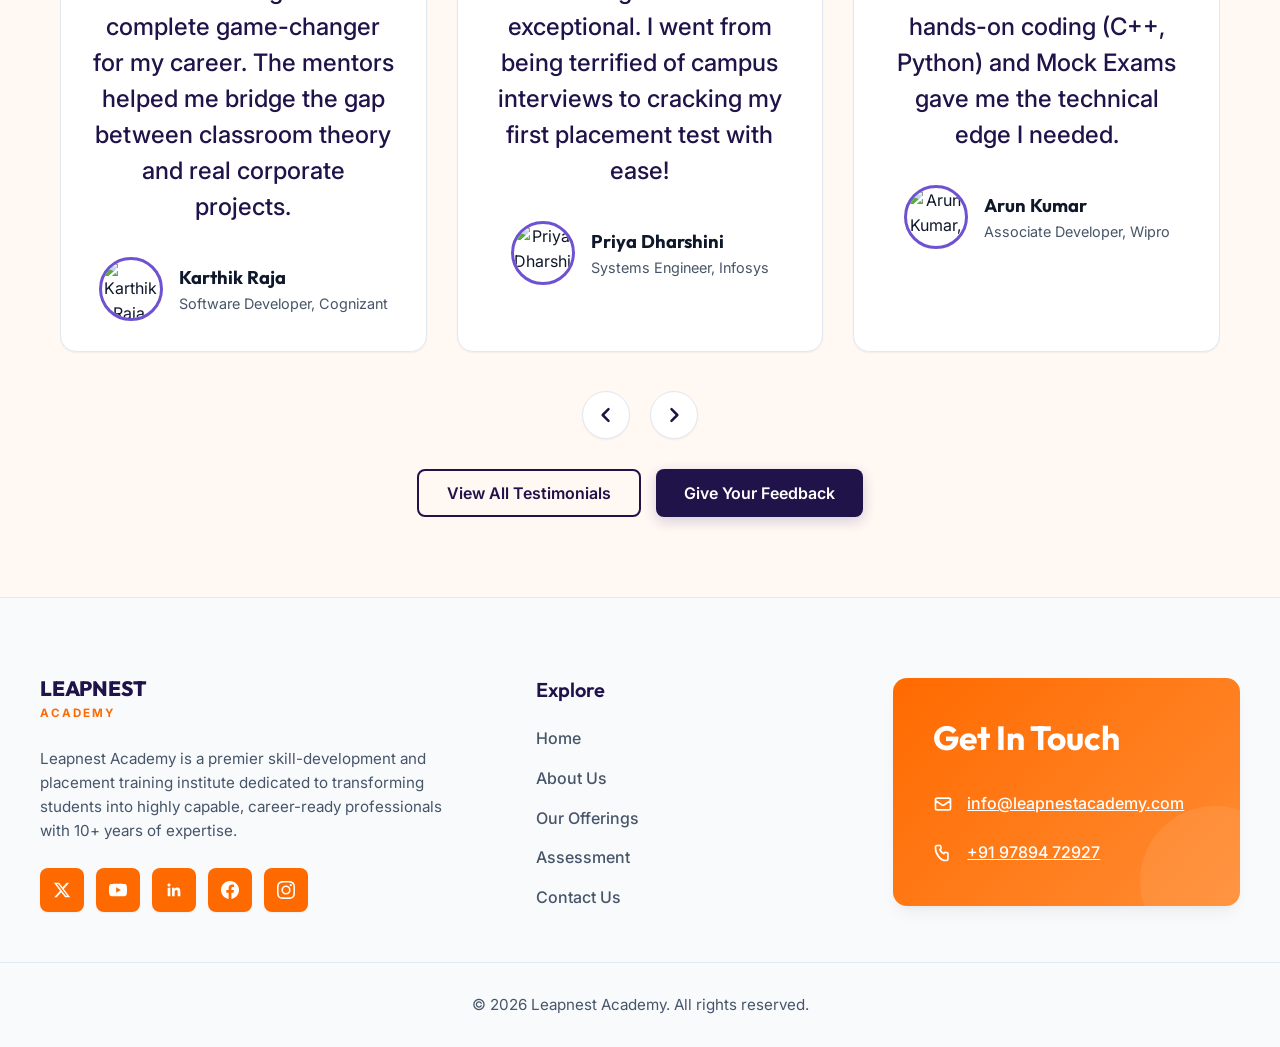
==== commit db7c79d7: "feat: add infinite autoplay testimonials carousel, avatar lightbox zoom viewer, and interactive feed" ====
--- a/index.html
+++ b/index.html
@@ -470,6 +470,32 @@
               </div>
             </div>
           </div>
+          <!-- Testimonial 11 -->
+          <div class="testimonial-card">
+            <span class="testimonial-card__quote-icon">“</span>
+            <div class="testimonial-card__stars">★★★★★</div>
+            <p class="testimonial-card__quote">The interview prep and soft skills classes helped me secure my first job. The mock placement drives were exactly like the real thing.</p>
+            <div class="testimonial-card__profile">
+              <img src="https://images.unsplash.com/photo-1506794778202-cad84cf45f1d?auto=format&fit=crop&w=120&h=120&q=80" alt="Rajesh Kumar, Leapnest Alumni" class="testimonial-card__avatar">
+              <div style="text-align: left;">
+                <div class="testimonial-card__name">Rajesh Kumar</div>
+                <div class="testimonial-card__role">Frontend Engineer, Capgemini</div>
+              </div>
+            </div>
+          </div>
+          <!-- Testimonial 12 -->
+          <div class="testimonial-card">
+            <span class="testimonial-card__quote-icon">“</span>
+            <div class="testimonial-card__stars">★★★★★</div>
+            <p class="testimonial-card__quote">Leapnest provided an amazing learning environment. The SQL and python courses are very practical and highly recommended.</p>
+            <div class="testimonial-card__profile">
+              <img src="https://images.unsplash.com/photo-1534528741775-53994a69daeb?auto=format&fit=crop&w=120&h=120&q=80" alt="Meera Nair, Leapnest Alumni" class="testimonial-card__avatar">
+              <div style="text-align: left;">
+                <div class="testimonial-card__name">Meera Nair</div>
+                <div class="testimonial-card__role">Data Analyst, Infosys</div>
+              </div>
+            </div>
+          </div>
         </div>
       </div>
 
@@ -487,12 +513,84 @@
         </button>
       </div>
 
-      <!-- Toggle Grid / View All button -->
-      <div style="text-align: center; margin-top: 30px;">
+      <!-- Toggle Grid / View All & Give Feedback buttons -->
+      <div style="text-align: center; margin-top: 30px; display: flex; justify-content: center; gap: 15px; flex-wrap: wrap;">
         <button class="btn btn--secondary testimonials-toggle-btn">View All Testimonials</button>
+        <button class="btn btn--primary open-feedback-modal-btn">Give Your Feedback</button>
       </div>
     </div>
   </section>
+
+  <!-- Give Feedback Modal -->
+  <div id="feedback-modal" class="modal-overlay">
+    <div class="modal-content animate-scale">
+      <button class="modal-close-btn" id="close-feedback-modal" aria-label="Close Modal">&times;</button>
+      <h3 class="modal-title">Share Your Experience</h3>
+      <p class="modal-subtitle">Your feedback helps future students understand the Leapnest experience.</p>
+      
+      <form id="feedback-form" class="modal-form">
+        <div class="form-group">
+          <label for="fb-name">Full Name *</label>
+          <input type="text" id="fb-name" required placeholder="e.g., Anjali Sharma">
+        </div>
+        
+        <div class="form-group">
+          <label for="fb-role">Role &amp; Company / College *</label>
+          <input type="text" id="fb-role" required placeholder="e.g., Software Engineer, Microsoft / Student, PSG Tech">
+        </div>
+        
+        <div class="form-group">
+          <label style="display: block; margin-bottom: 8px; font-weight: 600;">Rating *</label>
+          <div class="star-rating-input">
+            <span class="star-item star-item--active" data-rating="1">★</span>
+            <span class="star-item star-item--active" data-rating="2">★</span>
+            <span class="star-item star-item--active" data-rating="3">★</span>
+            <span class="star-item star-item--active" data-rating="4">★</span>
+            <span class="star-item star-item--active" data-rating="5">★</span>
+          </div>
+          <input type="hidden" id="fb-rating" value="5">
+        </div>
+
+        <div class="form-group">
+          <label style="display: block; margin-bottom: 8px; font-weight: 600;">Choose Avatar Profile *</label>
+          <div class="avatar-selector">
+            <label class="avatar-option">
+              <input type="radio" name="fb-avatar" value="https://images.unsplash.com/photo-1544005313-94ddf0286df2?auto=format&fit=crop&w=120&h=120&q=80" checked>
+              <img src="https://images.unsplash.com/photo-1544005313-94ddf0286df2?auto=format&fit=crop&w=120&h=120&q=80" alt="Female Avatar 1">
+            </label>
+            <label class="avatar-option">
+              <input type="radio" name="fb-avatar" value="https://images.unsplash.com/photo-1506794778202-cad84cf45f1d?auto=format&fit=crop&w=120&h=120&q=80">
+              <img src="https://images.unsplash.com/photo-1506794778202-cad84cf45f1d?auto=format&fit=crop&w=120&h=120&q=80" alt="Male Avatar 1">
+            </label>
+            <label class="avatar-option">
+              <input type="radio" name="fb-avatar" value="https://images.unsplash.com/photo-1534528741775-53994a69daeb?auto=format&fit=crop&w=120&h=120&q=80">
+              <img src="https://images.unsplash.com/photo-1534528741775-53994a69daeb?auto=format&fit=crop&w=120&h=120&q=80" alt="Female Avatar 2">
+            </label>
+            <label class="avatar-option">
+              <input type="radio" name="fb-avatar" value="https://images.unsplash.com/photo-1507003211169-0a1dd7228f2d?auto=format&fit=crop&w=120&h=120&q=80">
+              <img src="https://images.unsplash.com/photo-1507003211169-0a1dd7228f2d?auto=format&fit=crop&w=120&h=120&q=80" alt="Male Avatar 2">
+            </label>
+          </div>
+        </div>
+
+        <div class="form-group">
+          <label for="fb-quote">Your Feedback *</label>
+          <textarea id="fb-quote" required placeholder="Write a short summary of your learning experience at Leapnest Academy... (minimum 20 characters)" minlength="20" rows="4"></textarea>
+        </div>
+
+        <button type="submit" class="btn btn--primary" style="width: 100%; margin-top: 10px; padding: 12px 24px; font-weight: 600;">Submit Feedback</button>
+      </form>
+    </div>
+  </div>
+
+  <!-- Image Lightbox Modal -->
+  <div id="lightbox-modal" class="lightbox-overlay">
+    <button class="lightbox-close-btn" id="close-lightbox" aria-label="Close Lightbox">&times;</button>
+    <div class="lightbox-content animate-scale">
+      <img id="lightbox-img" src="" alt="Zoomed Student Avatar">
+      <div id="lightbox-caption" class="lightbox-caption"></div>
+    </div>
+  </div>
 
 
 
--- a/css/styles.css
+++ b/css/styles.css
@@ -1893,8 +1893,244 @@
   font-weight: 700 !important;
 }
 
-
-
-
-
-
+/* Modal Overlay base styling */
+.modal-overlay {
+  position: fixed;
+  inset: 0;
+  background-color: rgba(15, 23, 42, 0.75); /* Slate backdrop */
+  backdrop-filter: blur(8px);
+  display: flex;
+  align-items: center;
+  justify-content: center;
+  z-index: 1000;
+  opacity: 0;
+  pointer-events: none;
+  transition: opacity 0.3s ease;
+}
+
+.modal-overlay.modal-overlay--show {
+  opacity: 1;
+  pointer-events: auto;
+}
+
+/* Modal Content block */
+.modal-content {
+  background-color: var(--clr-bg-white);
+  border-radius: var(--radius-lg);
+  box-shadow: var(--shadow-2xl);
+  padding: 40px;
+  width: 100%;
+  max-width: 550px;
+  max-height: 90vh;
+  overflow-y: auto;
+  position: relative;
+  border: 1px solid var(--clr-border);
+}
+
+.modal-close-btn {
+  position: absolute;
+  top: 20px;
+  right: 20px;
+  background: none;
+  border: none;
+  font-size: 2rem;
+  font-weight: 300;
+  color: var(--clr-text-muted);
+  cursor: pointer;
+  line-height: 1;
+  transition: color 0.2s ease;
+}
+
+.modal-close-btn:hover {
+  color: var(--clr-primary);
+}
+
+.modal-title {
+  font-family: var(--font-heading);
+  font-size: 1.75rem;
+  font-weight: 800;
+  color: var(--clr-primary);
+  margin-bottom: 8px;
+}
+
+.modal-subtitle {
+  font-size: 0.95rem;
+  color: var(--clr-text-muted);
+  margin-bottom: 24px;
+}
+
+/* Form layouts */
+.modal-form .form-group {
+  margin-bottom: 20px;
+}
+
+.modal-form label {
+  display: block;
+  font-weight: 600;
+  color: var(--clr-primary);
+  margin-bottom: 6px;
+  font-size: 0.95rem;
+}
+
+.modal-form input[type="text"],
+.modal-form textarea {
+  width: 100%;
+  padding: 12px 16px;
+  border: 1px solid var(--clr-border);
+  border-radius: var(--radius-md);
+  font-family: var(--font-body);
+  font-size: 1rem;
+  color: var(--clr-primary);
+  transition: border-color 0.2s ease, box-shadow 0.2s ease;
+}
+
+.modal-form input[type="text"]:focus,
+.modal-form textarea:focus {
+  outline: none;
+  border-color: var(--clr-primary-light);
+  box-shadow: 0 0 0 3px rgba(47, 28, 106, 0.1);
+}
+
+/* Star rating dynamic widget */
+.star-rating-input {
+  display: flex;
+  gap: 6px;
+  font-size: 1.75rem;
+}
+
+.star-item {
+  color: #e2e8f0;
+  cursor: pointer;
+  transition: color 0.15s ease;
+}
+
+.star-item--active {
+  color: #ffb900;
+}
+
+/* Avatar Selector options */
+.avatar-selector {
+  display: flex;
+  gap: 12px;
+}
+
+.avatar-option {
+  position: relative;
+  cursor: pointer;
+}
+
+.avatar-option input[type="radio"] {
+  position: absolute;
+  opacity: 0;
+  width: 0;
+  height: 0;
+}
+
+.avatar-option img {
+  width: 54px;
+  height: 54px;
+  border-radius: 50%;
+  object-fit: cover;
+  border: 3px solid transparent;
+  transition: transform 0.2s ease, border-color 0.2s ease;
+}
+
+.avatar-option input[type="radio"]:checked + img {
+  border-color: var(--clr-accent);
+  transform: scale(1.08);
+}
+
+.avatar-option:hover img {
+  transform: scale(1.05);
+}
+
+/* Zoom Lightbox elements */
+.lightbox-overlay {
+  position: fixed;
+  inset: 0;
+  background-color: rgba(15, 23, 42, 0.95); /* Dark solid slate */
+  display: flex;
+  align-items: center;
+  justify-content: center;
+  z-index: 1100;
+  opacity: 0;
+  pointer-events: none;
+  transition: opacity 0.3s ease;
+}
+
+.lightbox-overlay.lightbox-overlay--show {
+  opacity: 1;
+  pointer-events: auto;
+}
+
+.lightbox-content {
+  display: flex;
+  flex-direction: column;
+  align-items: center;
+  max-width: 90vw;
+  max-height: 90vh;
+}
+
+.lightbox-content img {
+  max-width: 100%;
+  max-height: 70vh;
+  border-radius: 12px;
+  box-shadow: 0 10px 30px rgba(0, 0, 0, 0.5);
+  border: 4px solid rgba(255, 255, 255, 0.1);
+  object-fit: contain;
+}
+
+.lightbox-caption {
+  margin-top: 20px;
+  color: #ffffff;
+  font-family: var(--font-heading);
+  font-size: 1.25rem;
+  font-weight: 700;
+  text-align: center;
+}
+
+.lightbox-close-btn {
+  position: absolute;
+  top: 30px;
+  right: 30px;
+  background: none;
+  border: none;
+  font-size: 3rem;
+  font-weight: 300;
+  color: rgba(255, 255, 255, 0.7);
+  cursor: pointer;
+  line-height: 1;
+  transition: color 0.2s ease;
+}
+
+.lightbox-close-btn:hover {
+  color: #ffffff;
+}
+
+/* Avatar photo trigger hover effect */
+.testimonial-card__avatar {
+  cursor: pointer;
+  transition: transform 0.2s ease, border-color 0.2s ease;
+}
+
+.testimonial-card__avatar:hover {
+  transform: scale(1.08);
+  border-color: var(--clr-accent);
+}
+
+/* Animations scale-up */
+.animate-scale {
+  transform: scale(0.9);
+  transition: transform 0.3s cubic-bezier(0.34, 1.56, 0.64, 1);
+}
+
+.modal-overlay--show .animate-scale,
+.lightbox-overlay--show .animate-scale {
+  transform: scale(1);
+}
+
+
+
+
+
+
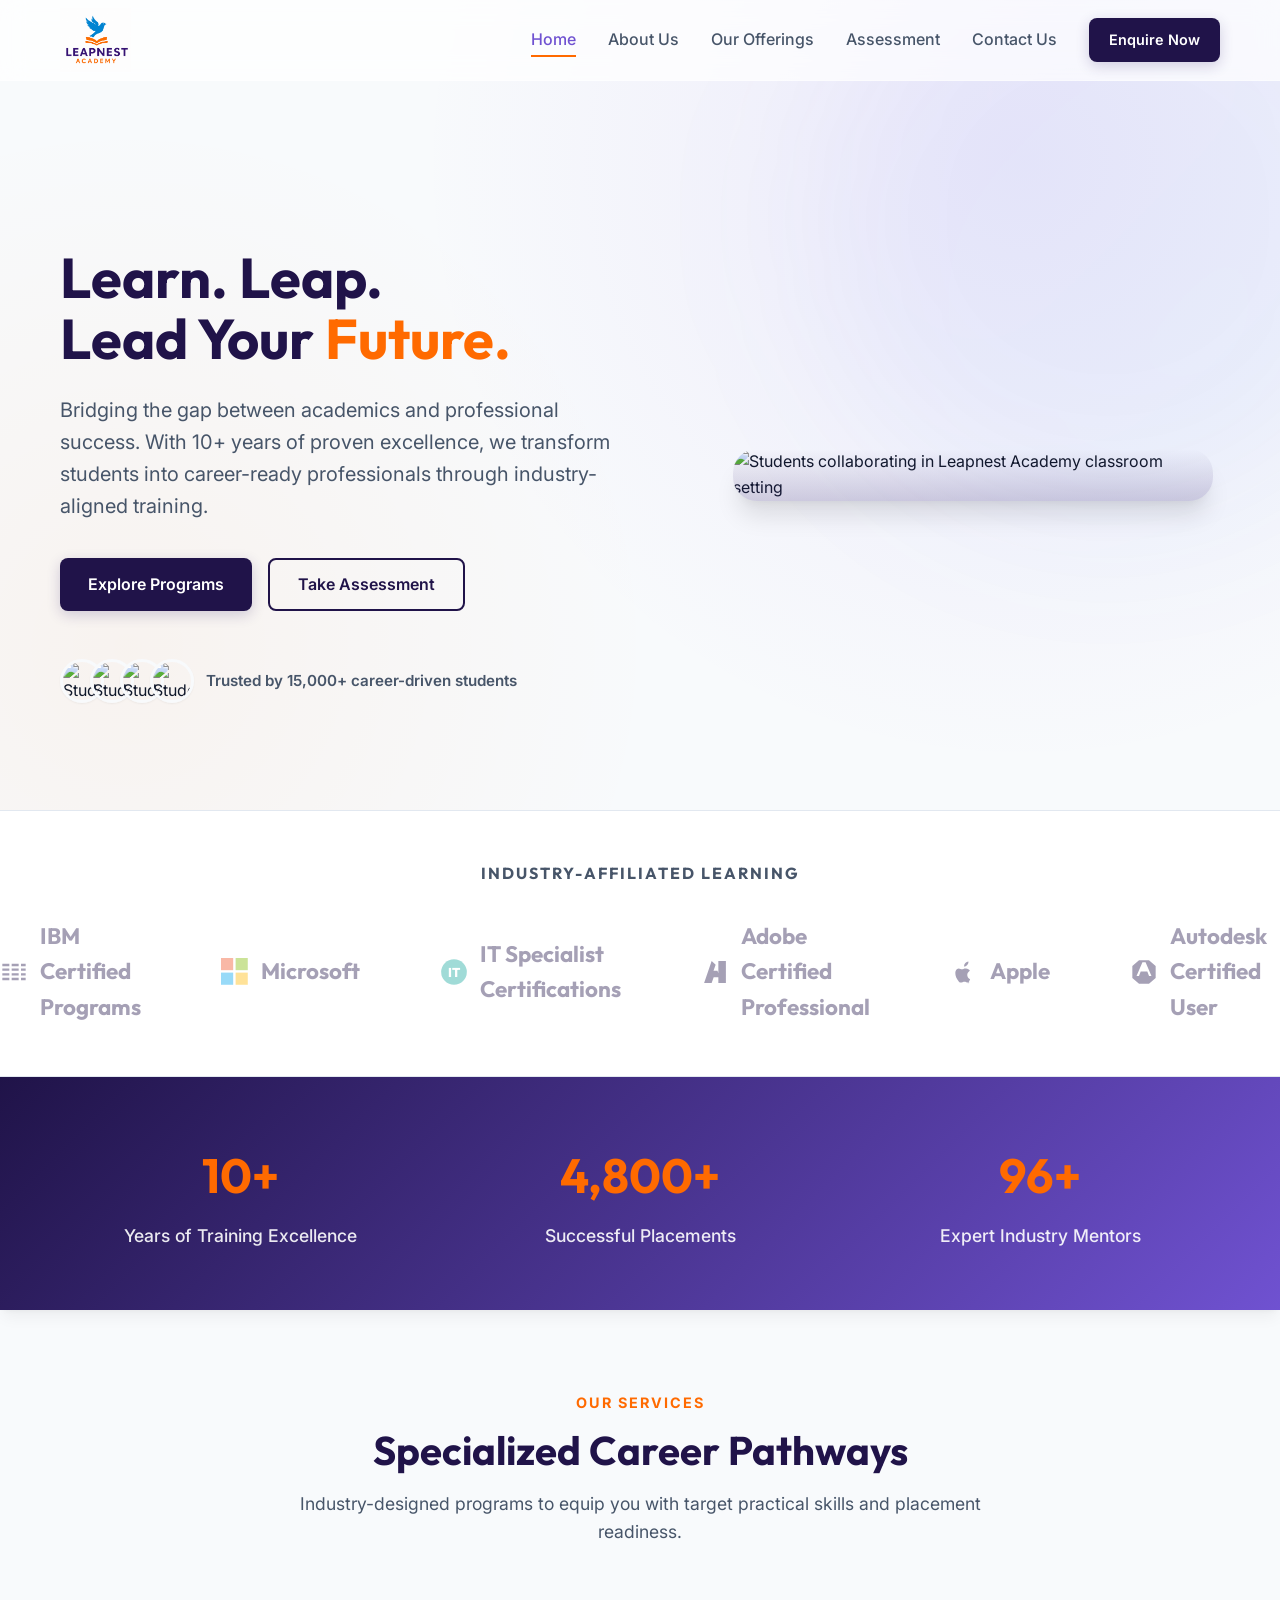
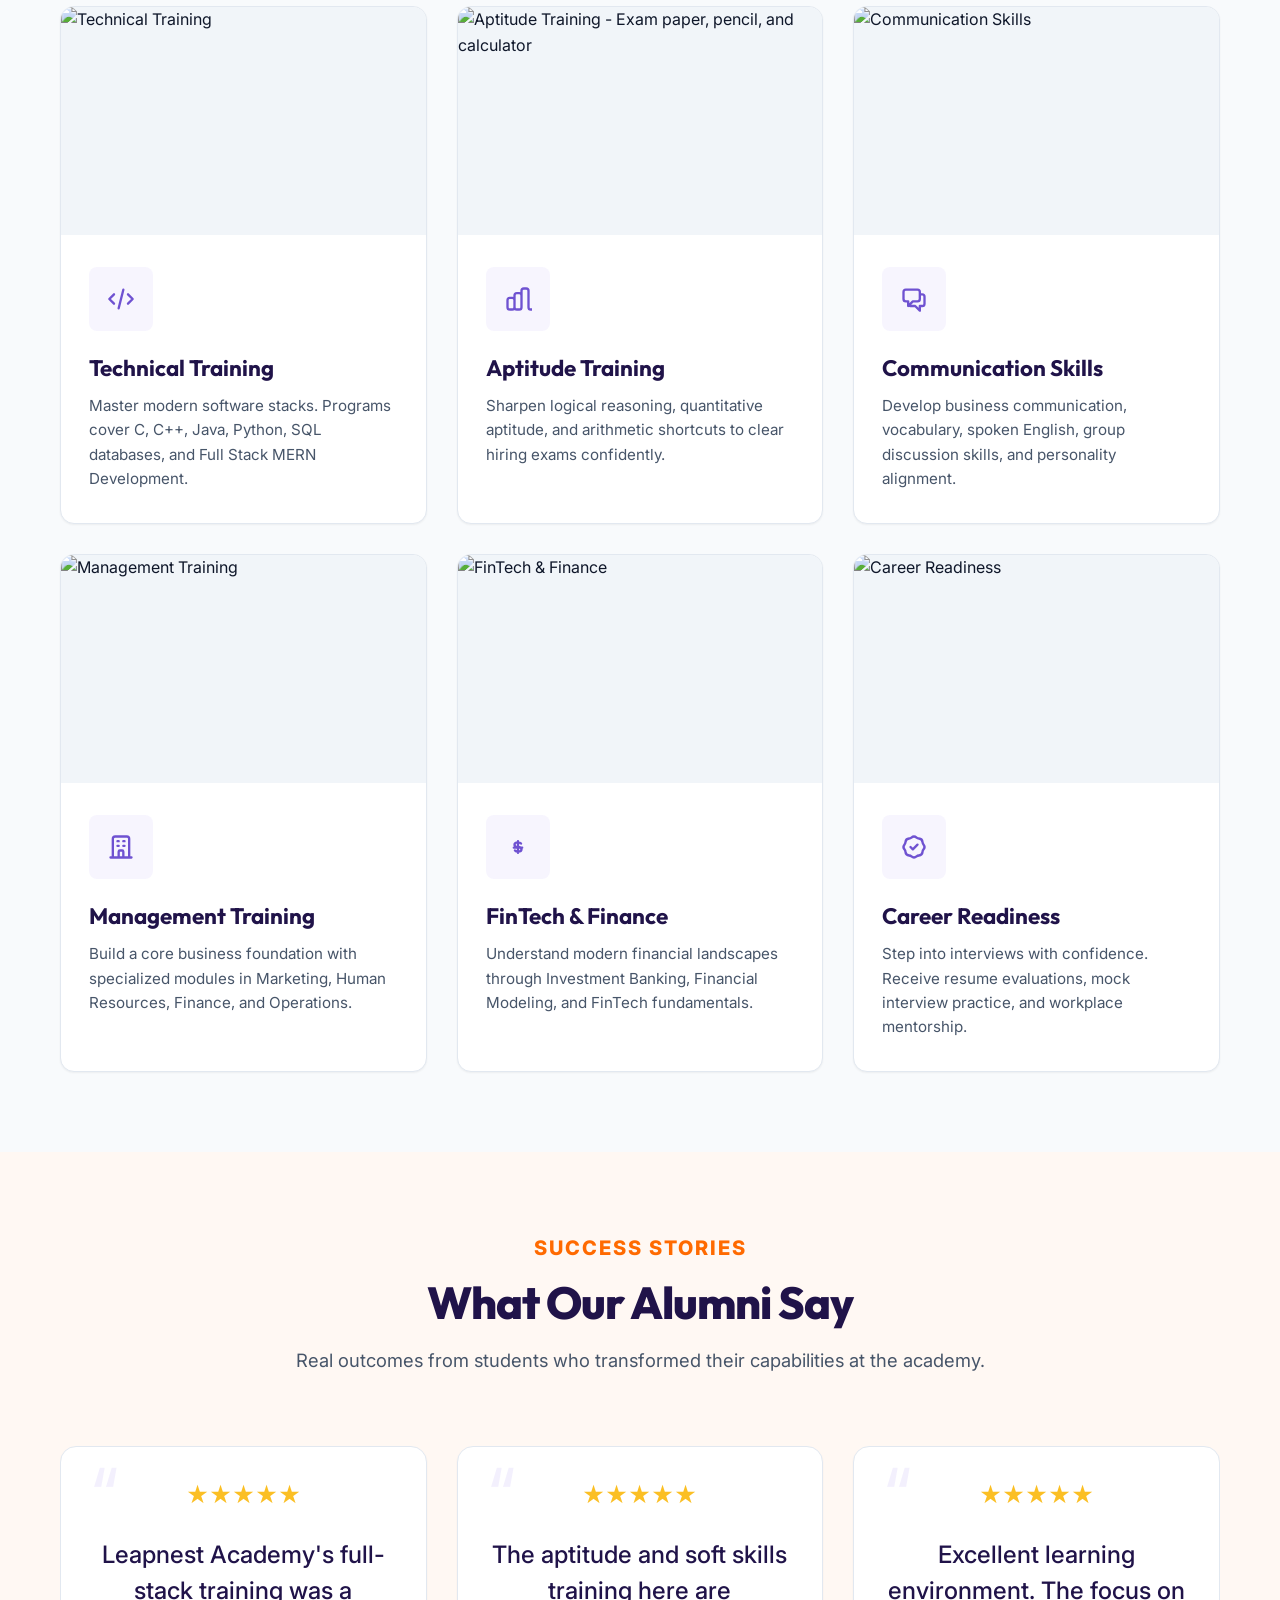
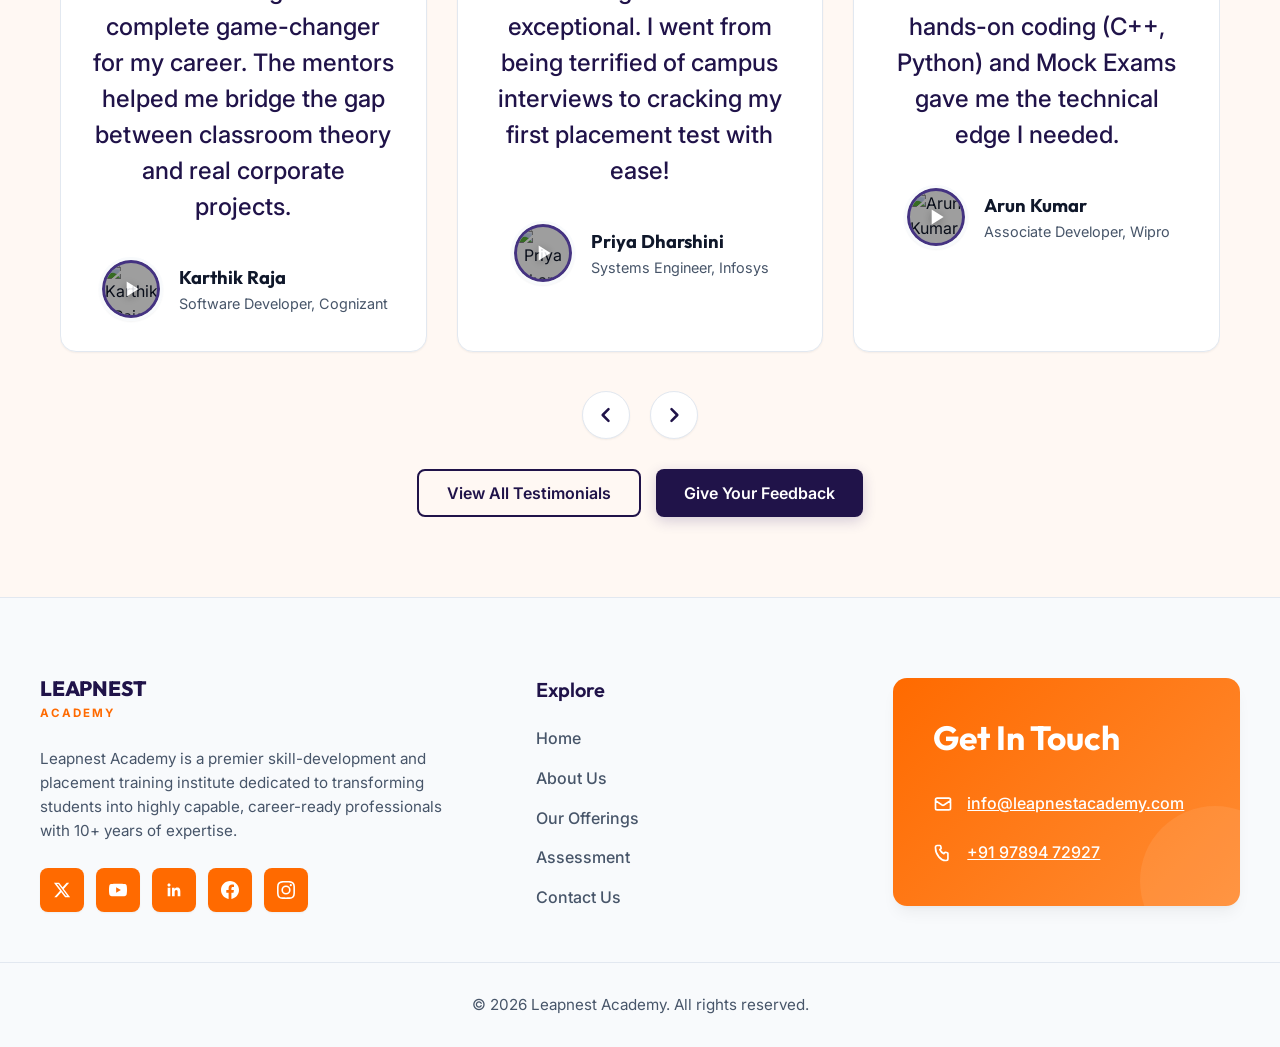
==== commit 34ae9cd2: "feat: add video action to student testimonials and custom media lightbox player" ====
--- a/index.html
+++ b/index.html
@@ -346,7 +346,12 @@
             <div class="testimonial-card__stars">★★★★★</div>
             <p class="testimonial-card__quote">Leapnest Academy's full-stack training was a complete game-changer for my career. The mentors helped me bridge the gap between classroom theory and real corporate projects.</p>
             <div class="testimonial-card__profile">
-              <img src="https://images.unsplash.com/photo-1539571696357-5a69c17a67c6?auto=format&fit=crop&w=120&h=120&q=80" alt="Karthik Raja, Leapnest Alumni" class="testimonial-card__avatar">
+              <div class="testimonial-card__avatar-container">
+                <img src="https://images.unsplash.com/photo-1539571696357-5a69c17a67c6?auto=format&fit=crop&w=120&h=120&q=80" alt="Karthik Raja, Leapnest Alumni" class="testimonial-card__avatar" data-video-url="https://commondatastorage.googleapis.com/gtv-videos-bucket/sample/ForBiggerBlazes.mp4">
+                <div class="testimonial-card__play-overlay">
+                  <svg viewBox="0 0 24 24"><path d="M8 5v14l11-7z"/></svg>
+                </div>
+              </div>
               <div style="text-align: left;">
                 <div class="testimonial-card__name">Karthik Raja</div>
                 <div class="testimonial-card__role">Software Developer, Cognizant</div>
@@ -359,7 +364,12 @@
             <div class="testimonial-card__stars">★★★★★</div>
             <p class="testimonial-card__quote">The aptitude and soft skills training here are exceptional. I went from being terrified of campus interviews to cracking my first placement test with ease!</p>
             <div class="testimonial-card__profile">
-              <img src="https://images.unsplash.com/photo-1494790108377-be9c29b29330?auto=format&fit=crop&w=120&h=120&q=80" alt="Priya Dharshini, Leapnest Alumni" class="testimonial-card__avatar">
+              <div class="testimonial-card__avatar-container">
+                <img src="https://images.unsplash.com/photo-1494790108377-be9c29b29330?auto=format&fit=crop&w=120&h=120&q=80" alt="Priya Dharshini, Leapnest Alumni" class="testimonial-card__avatar" data-video-url="https://commondatastorage.googleapis.com/gtv-videos-bucket/sample/ForBiggerEscapes.mp4">
+                <div class="testimonial-card__play-overlay">
+                  <svg viewBox="0 0 24 24"><path d="M8 5v14l11-7z"/></svg>
+                </div>
+              </div>
               <div style="text-align: left;">
                 <div class="testimonial-card__name">Priya Dharshini</div>
                 <div class="testimonial-card__role">Systems Engineer, Infosys</div>
@@ -372,7 +382,12 @@
             <div class="testimonial-card__stars">★★★★★</div>
             <p class="testimonial-card__quote">Excellent learning environment. The focus on hands-on coding (C++, Python) and Mock Exams gave me the technical edge I needed.</p>
             <div class="testimonial-card__profile">
-              <img src="https://images.unsplash.com/photo-1507003211169-0a1dd7228f2d?auto=format&fit=crop&w=120&h=120&q=80" alt="Arun Kumar, Leapnest Alumni" class="testimonial-card__avatar">
+              <div class="testimonial-card__avatar-container">
+                <img src="https://images.unsplash.com/photo-1507003211169-0a1dd7228f2d?auto=format&fit=crop&w=120&h=120&q=80" alt="Arun Kumar, Leapnest Alumni" class="testimonial-card__avatar" data-video-url="https://commondatastorage.googleapis.com/gtv-videos-bucket/sample/ForBiggerFun.mp4">
+                <div class="testimonial-card__play-overlay">
+                  <svg viewBox="0 0 24 24"><path d="M8 5v14l11-7z"/></svg>
+                </div>
+              </div>
               <div style="text-align: left;">
                 <div class="testimonial-card__name">Arun Kumar</div>
                 <div class="testimonial-card__role">Associate Developer, Wipro</div>
@@ -385,7 +400,12 @@
             <div class="testimonial-card__stars">★★★★★</div>
             <p class="testimonial-card__quote">The Campus-to-Career program structured my learning path perfectly. Thanks to the expert mentors, I landed a business analyst role right after graduation.</p>
             <div class="testimonial-card__profile">
-              <img src="https://images.unsplash.com/photo-1573496359142-b8d87734a5a2?auto=format&fit=crop&w=120&h=120&q=80" alt="Divya Bharathi, Leapnest Alumni" class="testimonial-card__avatar">
+              <div class="testimonial-card__avatar-container">
+                <img src="https://images.unsplash.com/photo-1573496359142-b8d87734a5a2?auto=format&fit=crop&w=120&h=120&q=80" alt="Divya Bharathi, Leapnest Alumni" class="testimonial-card__avatar" data-video-url="https://commondatastorage.googleapis.com/gtv-videos-bucket/sample/ForBiggerJoyrides.mp4">
+                <div class="testimonial-card__play-overlay">
+                  <svg viewBox="0 0 24 24"><path d="M8 5v14l11-7z"/></svg>
+                </div>
+              </div>
               <div style="text-align: left;">
                 <div class="testimonial-card__name">Divya Bharathi</div>
                 <div class="testimonial-card__role">Business Analyst, Accenture</div>
@@ -398,7 +418,12 @@
             <div class="testimonial-card__stars">★★★★★</div>
             <p class="testimonial-card__quote">What I loved most about Leapnest was the practical assignments and mock interviews. They simulated the actual hiring process perfectly.</p>
             <div class="testimonial-card__profile">
-              <img src="https://images.unsplash.com/photo-1500648767791-00dcc994a43e?auto=format&fit=crop&w=120&h=120&q=80" alt="Naveen Prasad, Leapnest Alumni" class="testimonial-card__avatar">
+              <div class="testimonial-card__avatar-container">
+                <img src="https://images.unsplash.com/photo-1500648767791-00dcc994a43e?auto=format&fit=crop&w=120&h=120&q=80" alt="Naveen Prasad, Leapnest Alumni" class="testimonial-card__avatar" data-video-url="https://commondatastorage.googleapis.com/gtv-videos-bucket/sample/ForBiggerMeltdowns.mp4">
+                <div class="testimonial-card__play-overlay">
+                  <svg viewBox="0 0 24 24"><path d="M8 5v14l11-7z"/></svg>
+                </div>
+              </div>
               <div style="text-align: left;">
                 <div class="testimonial-card__name">Naveen Prasad</div>
                 <div class="testimonial-card__role">QA Engineer, TCS</div>
@@ -411,7 +436,12 @@
             <div class="testimonial-card__stars">★★★★★</div>
             <p class="testimonial-card__quote">The training on Data Structures & Algorithms is highly structured and easy to follow. I recommend it to all computer science students.</p>
             <div class="testimonial-card__profile">
-              <img src="https://images.unsplash.com/photo-1580489944761-15a19d654956?auto=format&fit=crop&w=120&h=120&q=80" alt="Aishwarya R., Leapnest Alumni" class="testimonial-card__avatar">
+              <div class="testimonial-card__avatar-container">
+                <img src="https://images.unsplash.com/photo-1580489944761-15a19d654956?auto=format&fit=crop&w=120&h=120&q=80" alt="Aishwarya R., Leapnest Alumni" class="testimonial-card__avatar" data-video-url="https://commondatastorage.googleapis.com/gtv-videos-bucket/sample/SubaruOutbackOnStreetAndDirt.mp4">
+                <div class="testimonial-card__play-overlay">
+                  <svg viewBox="0 0 24 24"><path d="M8 5v14l11-7z"/></svg>
+                </div>
+              </div>
               <div style="text-align: left;">
                 <div class="testimonial-card__name">Aishwarya R.</div>
                 <div class="testimonial-card__role">Data Engineer, IBM</div>
@@ -424,7 +454,12 @@
             <div class="testimonial-card__stars">★★★★★</div>
             <p class="testimonial-card__quote">The Business & Management module was highly practical. Learning case studies helped me understand HR operations in a corporate setting.</p>
             <div class="testimonial-card__profile">
-              <img src="https://images.unsplash.com/photo-1519085360753-af0119f7cbe7?auto=format&fit=crop&w=120&h=120&q=80" alt="Sanjay Kumar, Leapnest Alumni" class="testimonial-card__avatar">
+              <div class="testimonial-card__avatar-container">
+                <img src="https://images.unsplash.com/photo-1519085360753-af0119f7cbe7?auto=format&fit=crop&w=120&h=120&q=80" alt="Sanjay Kumar, Leapnest Alumni" class="testimonial-card__avatar" data-video-url="https://commondatastorage.googleapis.com/gtv-videos-bucket/sample/TearsOfSteel.mp4">
+                <div class="testimonial-card__play-overlay">
+                  <svg viewBox="0 0 24 24"><path d="M8 5v14l11-7z"/></svg>
+                </div>
+              </div>
               <div style="text-align: left;">
                 <div class="testimonial-card__name">Sanjay Kumar</div>
                 <div class="testimonial-card__role">HR Generalist, Zoho</div>
@@ -437,7 +472,12 @@
             <div class="testimonial-card__stars">★★★★★</div>
             <p class="testimonial-card__quote">Leapnest's specialized FinTech & Finance certificate program was instrumental in helping me secure my finance internship.</p>
             <div class="testimonial-card__profile">
-              <img src="https://images.unsplash.com/photo-1544005313-94ddf0286df2?auto=format&fit=crop&w=120&h=120&q=80" alt="Sneha Paul, Leapnest Alumni" class="testimonial-card__avatar">
+              <div class="testimonial-card__avatar-container">
+                <img src="https://images.unsplash.com/photo-1544005313-94ddf0286df2?auto=format&fit=crop&w=120&h=120&q=80" alt="Sneha Paul, Leapnest Alumni" class="testimonial-card__avatar" data-video-url="https://commondatastorage.googleapis.com/gtv-videos-bucket/sample/WeAreGoingOnBullrun.mp4">
+                <div class="testimonial-card__play-overlay">
+                  <svg viewBox="0 0 24 24"><path d="M8 5v14l11-7z"/></svg>
+                </div>
+              </div>
               <div style="text-align: left;">
                 <div class="testimonial-card__name">Sneha Paul</div>
                 <div class="testimonial-card__role">FinTech Analyst, Deloitte</div>
@@ -450,7 +490,12 @@
             <div class="testimonial-card__stars">★★★★★</div>
             <p class="testimonial-card__quote">The infrastructure and cloud computing labs are state-of-the-art. Highly skilled trainers who explain complex terms easily.</p>
             <div class="testimonial-card__profile">
-              <img src="https://images.unsplash.com/photo-1506794778202-cad84cf45f1d?auto=format&fit=crop&w=120&h=120&q=80" alt="Manoj Prabhakar, Leapnest Alumni" class="testimonial-card__avatar">
+              <div class="testimonial-card__avatar-container">
+                <img src="https://images.unsplash.com/photo-1506794778202-cad84cf45f1d?auto=format&fit=crop&w=120&h=120&q=80" alt="Manoj Prabhakar, Leapnest Alumni" class="testimonial-card__avatar" data-video-url="https://commondatastorage.googleapis.com/gtv-videos-bucket/sample/ForBiggerBlazes.mp4">
+                <div class="testimonial-card__play-overlay">
+                  <svg viewBox="0 0 24 24"><path d="M8 5v14l11-7z"/></svg>
+                </div>
+              </div>
               <div style="text-align: left;">
                 <div class="testimonial-card__name">Manoj Prabhakar</div>
                 <div class="testimonial-card__role">DevOps Engineer, HCL</div>
@@ -463,7 +508,12 @@
             <div class="testimonial-card__stars">★★★★★</div>
             <p class="testimonial-card__quote">The English and verbal skills workshops completely transformed my communication. I grew as both a professional and a speaker.</p>
             <div class="testimonial-card__profile">
-              <img src="https://images.unsplash.com/photo-1548142813-c348350df52b?auto=format&fit=crop&w=120&h=120&q=80" alt="Swathi Suresh, Leapnest Alumni" class="testimonial-card__avatar">
+              <div class="testimonial-card__avatar-container">
+                <img src="https://images.unsplash.com/photo-1548142813-c348350df52b?auto=format&fit=crop&w=120&h=120&q=80" alt="Swathi Suresh, Leapnest Alumni" class="testimonial-card__avatar" data-video-url="https://commondatastorage.googleapis.com/gtv-videos-bucket/sample/ForBiggerEscapes.mp4">
+                <div class="testimonial-card__play-overlay">
+                  <svg viewBox="0 0 24 24"><path d="M8 5v14l11-7z"/></svg>
+                </div>
+              </div>
               <div style="text-align: left;">
                 <div class="testimonial-card__name">Swathi Suresh</div>
                 <div class="testimonial-card__role">Verbal Skills Mentor</div>
@@ -476,7 +526,12 @@
             <div class="testimonial-card__stars">★★★★★</div>
             <p class="testimonial-card__quote">The interview prep and soft skills classes helped me secure my first job. The mock placement drives were exactly like the real thing.</p>
             <div class="testimonial-card__profile">
-              <img src="https://images.unsplash.com/photo-1506794778202-cad84cf45f1d?auto=format&fit=crop&w=120&h=120&q=80" alt="Rajesh Kumar, Leapnest Alumni" class="testimonial-card__avatar">
+              <div class="testimonial-card__avatar-container">
+                <img src="https://images.unsplash.com/photo-1506794778202-cad84cf45f1d?auto=format&fit=crop&w=120&h=120&q=80" alt="Rajesh Kumar, Leapnest Alumni" class="testimonial-card__avatar" data-video-url="https://commondatastorage.googleapis.com/gtv-videos-bucket/sample/ForBiggerFun.mp4">
+                <div class="testimonial-card__play-overlay">
+                  <svg viewBox="0 0 24 24"><path d="M8 5v14l11-7z"/></svg>
+                </div>
+              </div>
               <div style="text-align: left;">
                 <div class="testimonial-card__name">Rajesh Kumar</div>
                 <div class="testimonial-card__role">Frontend Engineer, Capgemini</div>
@@ -489,7 +544,12 @@
             <div class="testimonial-card__stars">★★★★★</div>
             <p class="testimonial-card__quote">Leapnest provided an amazing learning environment. The SQL and python courses are very practical and highly recommended.</p>
             <div class="testimonial-card__profile">
-              <img src="https://images.unsplash.com/photo-1534528741775-53994a69daeb?auto=format&fit=crop&w=120&h=120&q=80" alt="Meera Nair, Leapnest Alumni" class="testimonial-card__avatar">
+              <div class="testimonial-card__avatar-container">
+                <img src="https://images.unsplash.com/photo-1534528741775-53994a69daeb?auto=format&fit=crop&w=120&h=120&q=80" alt="Meera Nair, Leapnest Alumni" class="testimonial-card__avatar" data-video-url="https://commondatastorage.googleapis.com/gtv-videos-bucket/sample/ForBiggerJoyrides.mp4">
+                <div class="testimonial-card__play-overlay">
+                  <svg viewBox="0 0 24 24"><path d="M8 5v14l11-7z"/></svg>
+                </div>
+              </div>
               <div style="text-align: left;">
                 <div class="testimonial-card__name">Meera Nair</div>
                 <div class="testimonial-card__role">Data Analyst, Infosys</div>
@@ -583,11 +643,12 @@
     </div>
   </div>
 
-  <!-- Image Lightbox Modal -->
+  <!-- Video/Image Lightbox Modal -->
   <div id="lightbox-modal" class="lightbox-overlay">
     <button class="lightbox-close-btn" id="close-lightbox" aria-label="Close Lightbox">&times;</button>
-    <div class="lightbox-content animate-scale">
-      <img id="lightbox-img" src="" alt="Zoomed Student Avatar">
+    <div class="lightbox-content animate-scale" style="max-width: 800px; width: 90%;">
+      <video id="lightbox-video" class="lightbox-video" controls autoplay playsinline src=""></video>
+      <img id="lightbox-img" src="" alt="Zoomed Student Avatar" style="display: none; width: 100%; max-height: 70vh; border-radius: 12px; object-fit: cover;">
       <div id="lightbox-caption" class="lightbox-caption"></div>
     </div>
   </div>
--- a/css/styles.css
+++ b/css/styles.css
@@ -1333,10 +1333,54 @@
   
   .footer__main {
     grid-template-columns: 1fr;
+    text-align: center;
+    gap: 40px;
   }
   
   .footer__main > * {
     grid-column: span 1 !important;
+  }
+
+  .footer__about {
+    display: flex;
+    flex-direction: column;
+    align-items: center;
+    text-align: center;
+  }
+
+  .footer__about .logo {
+    display: inline-flex;
+    justify-content: center;
+  }
+
+  .footer__desc {
+    text-align: center;
+    margin: 16px auto 0 auto;
+    max-width: 500px;
+  }
+
+  .footer__socials {
+    justify-content: center;
+    margin-top: 20px;
+  }
+
+  .footer__title {
+    text-align: center;
+  }
+
+  .footer__links {
+    text-align: center;
+    justify-content: center;
+  }
+
+  .footer__contact-card {
+    text-align: center;
+    justify-items: center;
+    padding: 30px 20px;
+  }
+
+  .footer__contact-item {
+    justify-content: center;
   }
 }
 
@@ -2129,8 +2173,147 @@
   transform: scale(1);
 }
 
-
-
-
-
-
+/* Responsive typography selectors to avoid inline style cutoff issues */
+.responsive-tag {
+  font-size: 1.4rem;
+  font-weight: 800;
+  letter-spacing: 2px;
+  display: block;
+  margin-bottom: 12px;
+  font-family: var(--font-heading);
+}
+
+@media (max-width: 768px) {
+  .responsive-tag {
+    font-size: 1.15rem;
+    letter-spacing: 1px;
+  }
+}
+
+.responsive-title {
+  font-size: 2.8rem;
+  font-weight: 800;
+  margin-bottom: 16px;
+  line-height: 1.25;
+  font-family: var(--font-heading);
+  color: var(--clr-primary);
+}
+
+@media (max-width: 768px) {
+  .responsive-title {
+    font-size: 2.1rem;
+  }
+}
+
+@media (max-width: 480px) {
+  .responsive-title {
+    font-size: 1.75rem;
+  }
+}
+
+.responsive-subtitle {
+  font-size: 1.3rem;
+  line-height: 1.6;
+  color: var(--clr-text-muted);
+}
+
+@media (max-width: 768px) {
+  .responsive-subtitle {
+    font-size: 1.1rem;
+    line-height: 1.5;
+  }
+}
+
+/* Page Banner grid layout mobile responsive overrides */
+@media (max-width: 768px) {
+  .page-banner__grid {
+    grid-template-columns: 1fr !important;
+    gap: 24px !important;
+    text-align: center !important;
+  }
+  .page-banner {
+    padding: 120px 0 40px 0 !important;
+  }
+  .page-banner__breadcrumbs {
+    justify-content: center;
+  }
+  .page-banner__desc {
+    font-size: 1.1rem !important;
+  }
+}
+
+/* Testimonial avatar video play overlay container styles */
+.testimonial-card__avatar-container {
+  position: relative;
+  width: 64px;
+  height: 64px;
+  border-radius: 50%;
+  overflow: hidden;
+  cursor: pointer;
+  border: 3px solid var(--clr-bg-light);
+  box-shadow: var(--shadow-sm);
+  transition: transform 0.2s ease, border-color 0.2s ease;
+}
+
+.testimonial-card__avatar-container:hover {
+  transform: scale(1.08);
+  border-color: var(--clr-accent);
+}
+
+.testimonial-card__avatar-container img {
+  width: 100%;
+  height: 100%;
+  object-fit: cover;
+  display: block;
+}
+
+.testimonial-card__play-overlay {
+  position: absolute;
+  top: 0;
+  left: 0;
+  width: 100%;
+  height: 100%;
+  background-color: rgba(0, 0, 0, 0.45);
+  display: flex;
+  align-items: center;
+  justify-content: center;
+  opacity: 0.85;
+  transition: opacity 0.2s ease, background-color 0.2s ease;
+}
+
+.testimonial-card__avatar-container:hover .testimonial-card__play-overlay {
+  opacity: 1;
+  background-color: rgba(0, 0, 0, 0.55);
+}
+
+.testimonial-card__play-overlay svg {
+  width: 26px;
+  height: 26px;
+  fill: #ffffff;
+  filter: drop-shadow(0 2px 4px rgba(0, 0, 0, 0.4));
+  transition: transform 0.2s ease;
+}
+
+.testimonial-card__avatar-container:hover .testimonial-card__play-overlay svg {
+  transform: scale(1.25);
+}
+
+/* Lightbox Video Element */
+.lightbox-video {
+  width: 100%;
+  max-width: 800px;
+  max-height: 70vh;
+  border-radius: 12px;
+  box-shadow: 0 10px 30px rgba(0, 0, 0, 0.6);
+  background-color: #000;
+  outline: none;
+  display: none;
+}
+
+
+
+
+
+
+
+
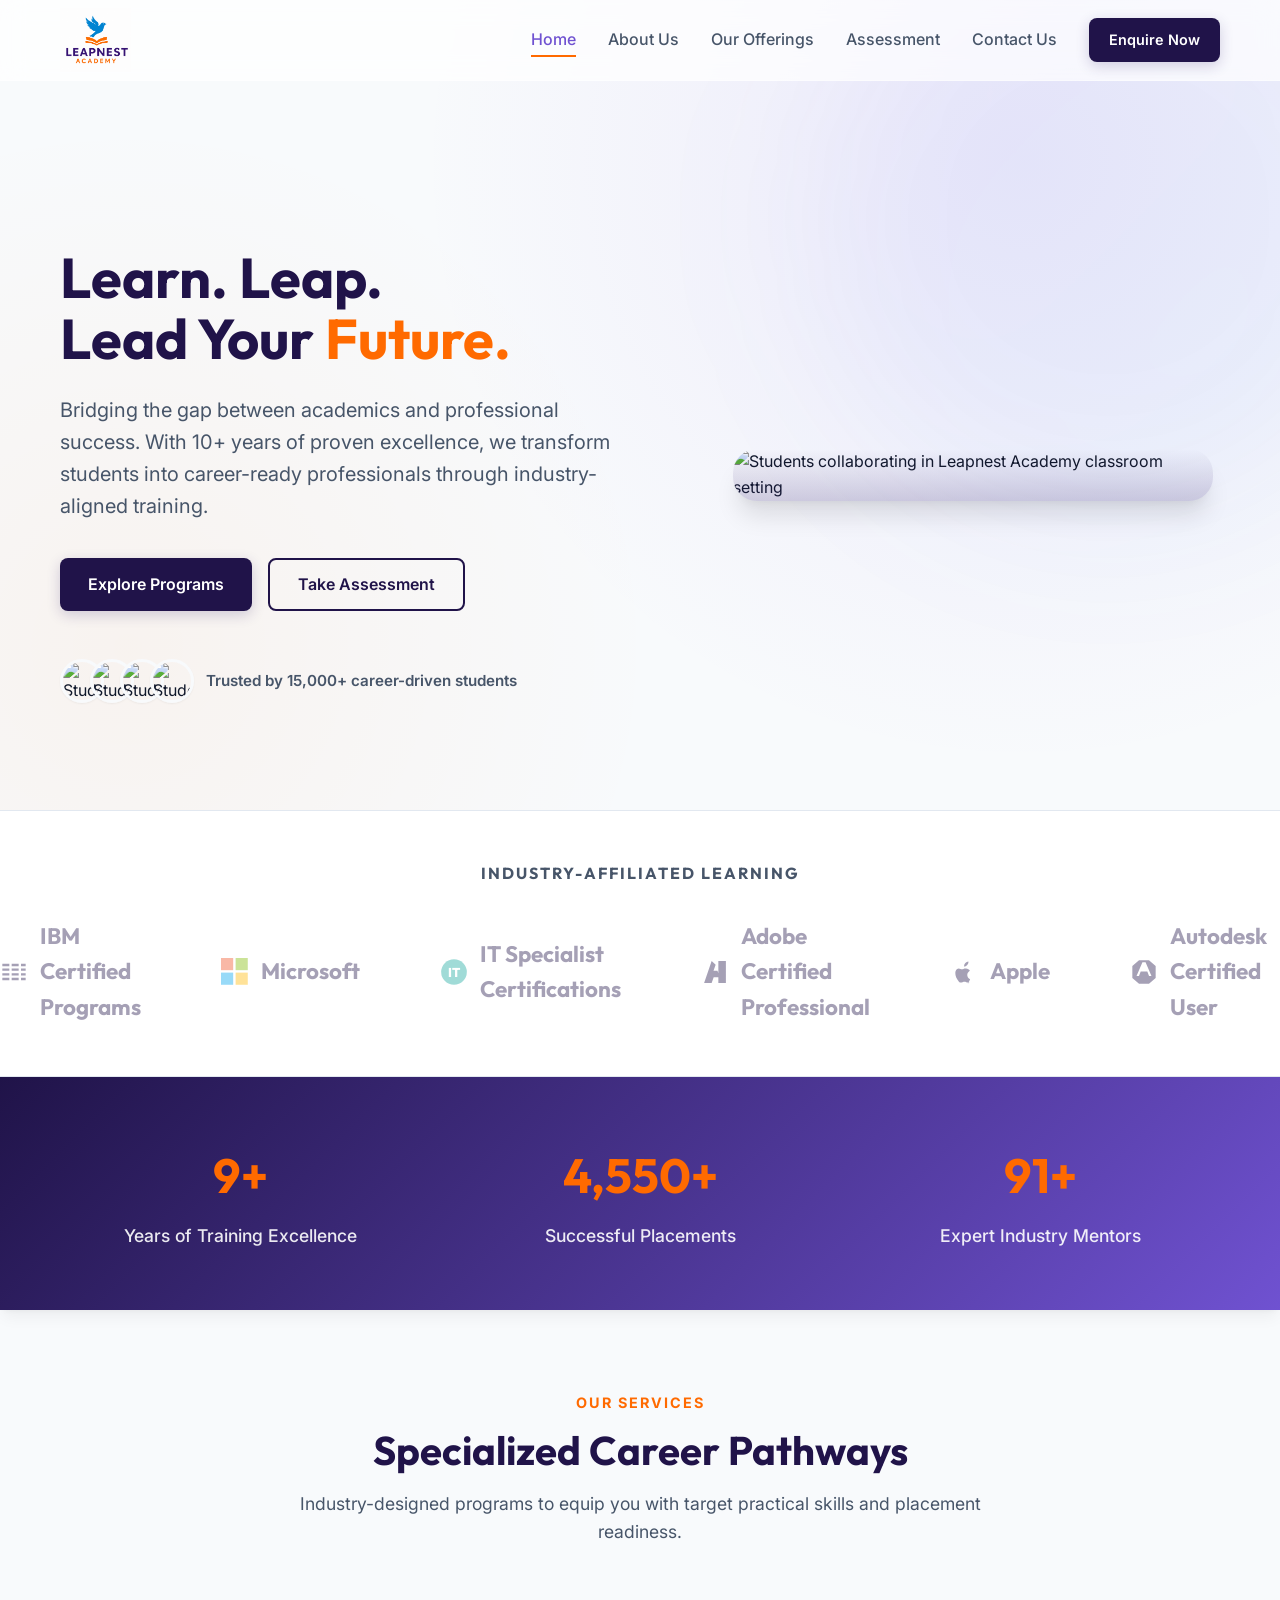
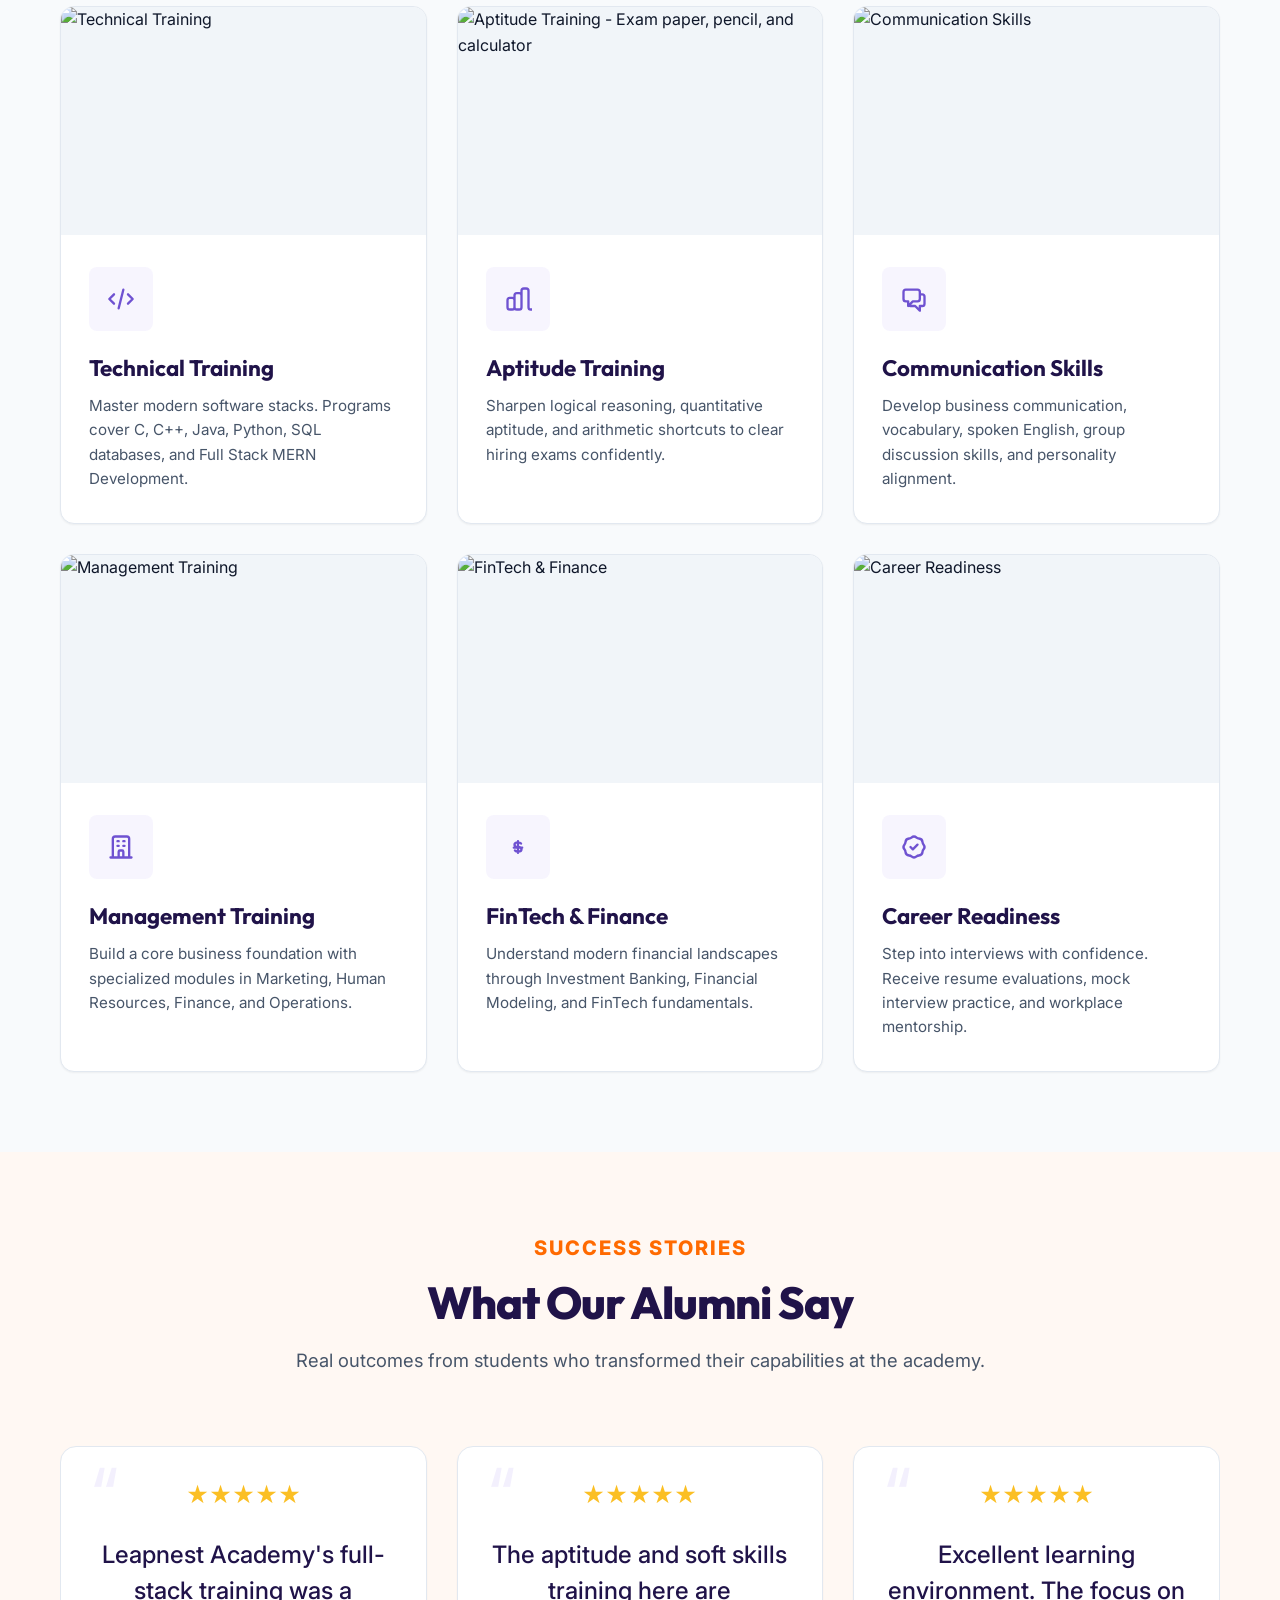
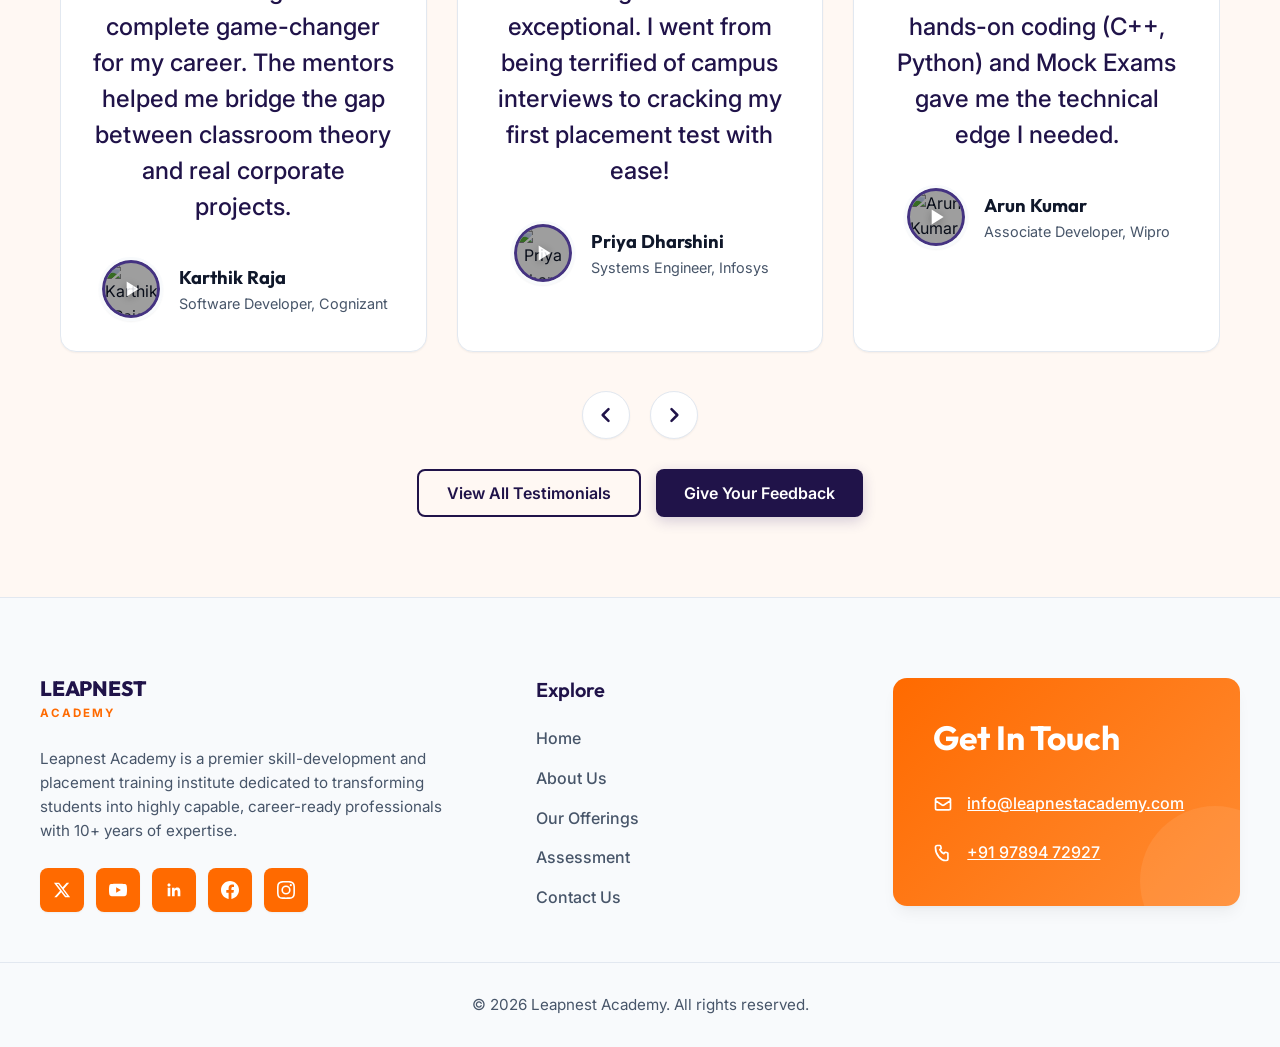
==== commit cb1d6a7d: "feat: replace incorrect network patch panel images on FinTech and Cloud cards with respective graphi" ====
--- a/index.html
+++ b/index.html
@@ -297,7 +297,7 @@
         <!-- Card 5: FinTech & Finance -->
         <div class="card card--visual animate-on-scroll">
           <div class="card__img-wrapper">
-            <img src="https://images.unsplash.com/photo-1544197150-b99a580bb7a8?auto=format&fit=crop&w=600&q=80" alt="FinTech & Finance">
+            <img src="https://images.unsplash.com/photo-1590283603385-17ffb3a7f29f?auto=format&fit=crop&w=600&q=80" alt="FinTech & Finance">
           </div>
           <div class="card__body">
             <div class="card__icon">
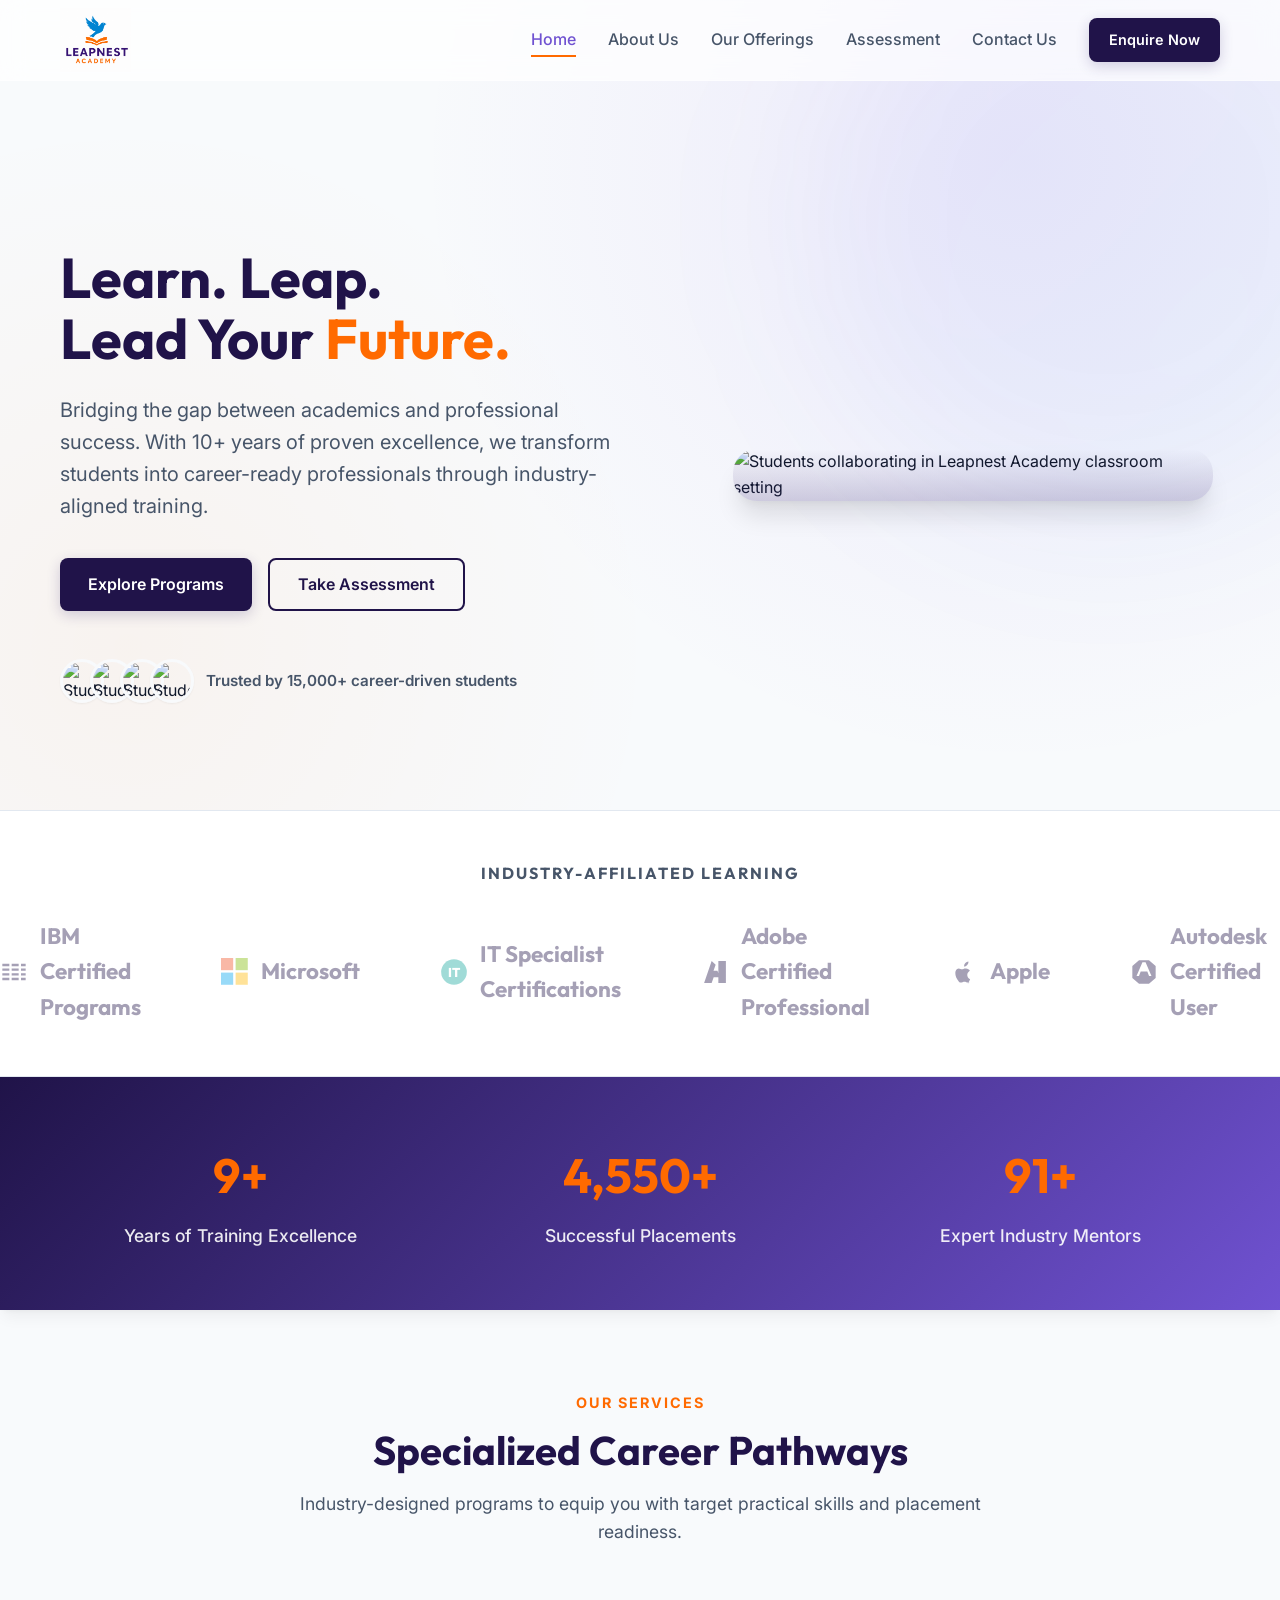
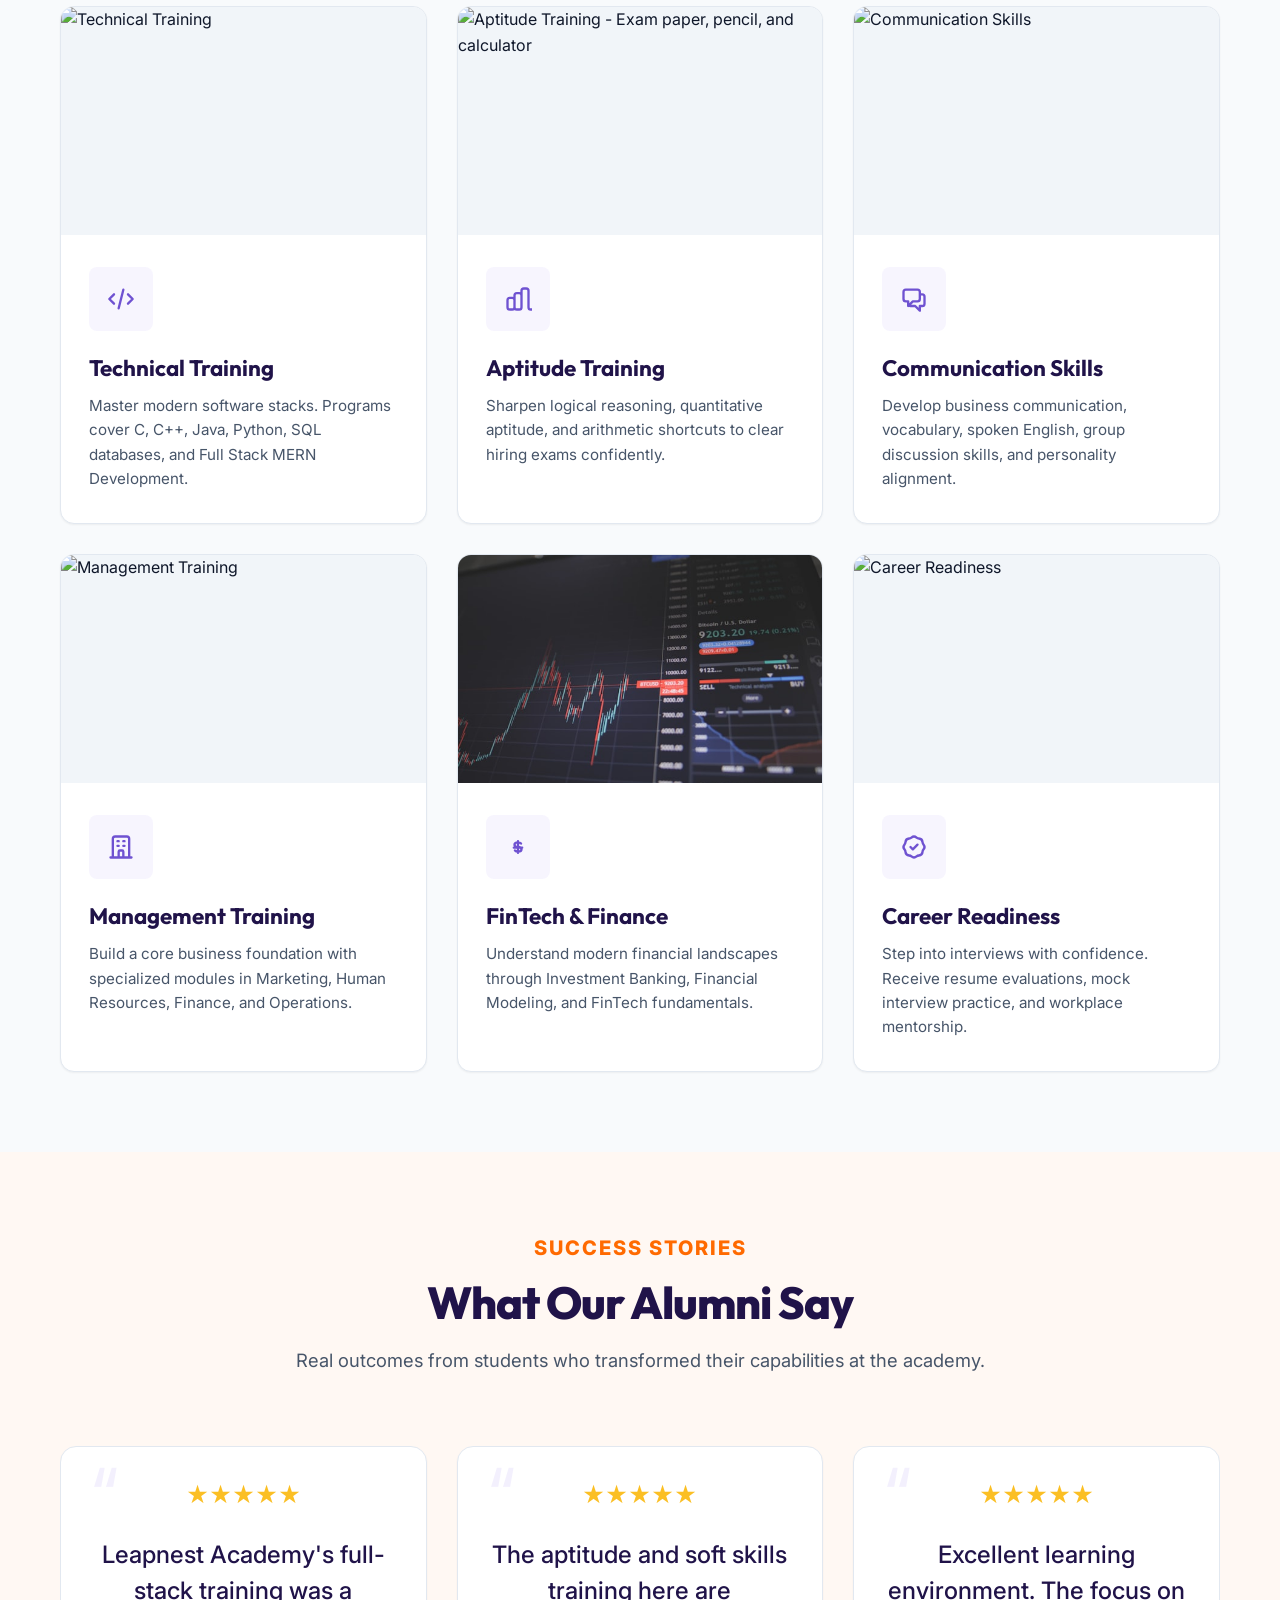
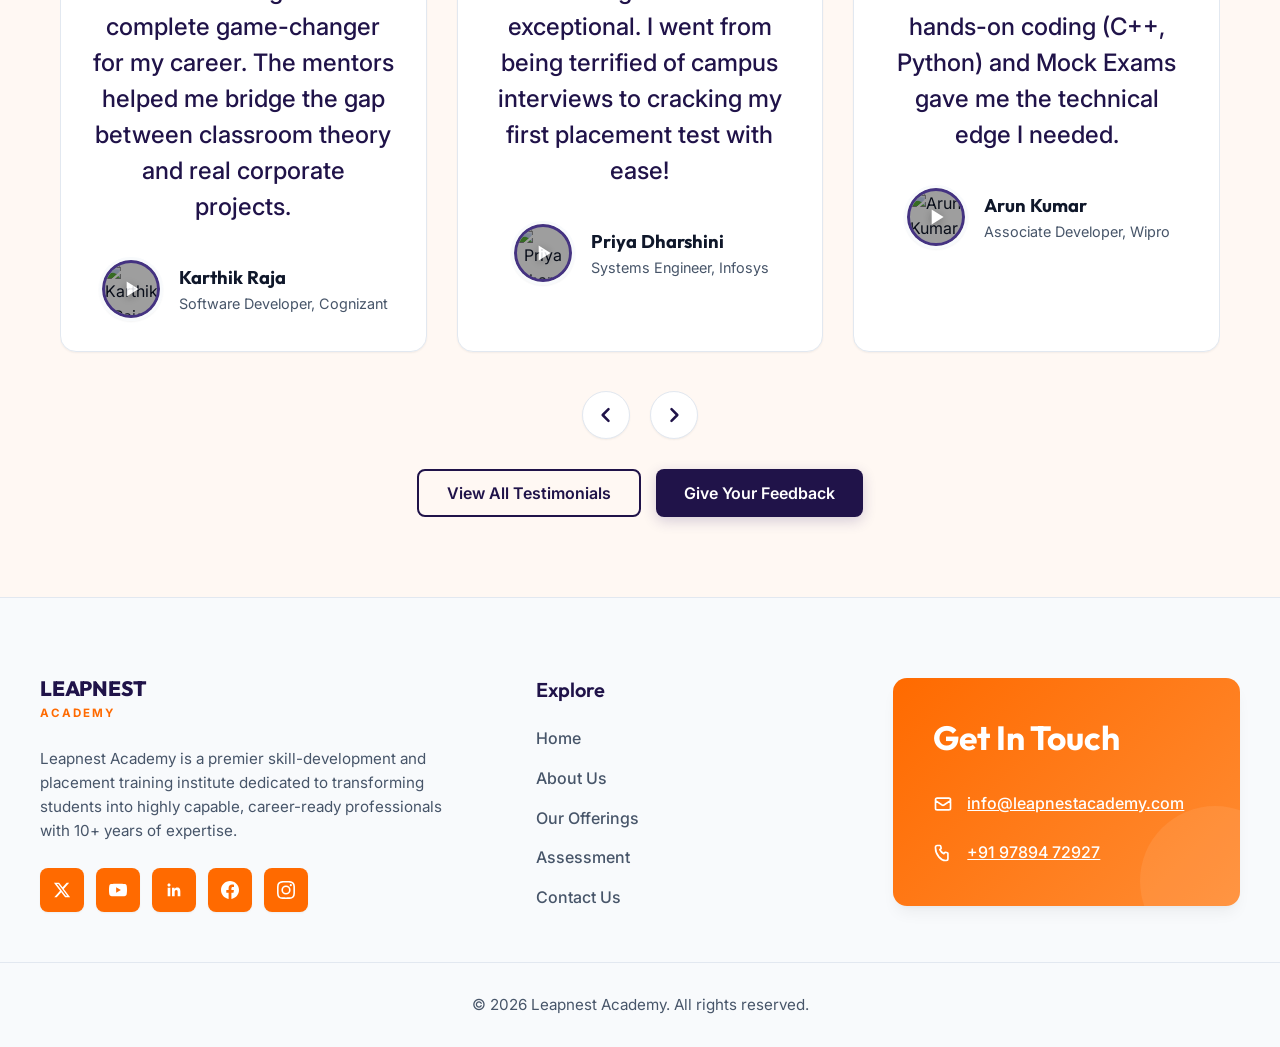
==== commit 4abd18f9: "feat: host and serve FinTech and DevOps card graphics locally to guarantee image loading" ====
--- a/index.html
+++ b/index.html
@@ -297,7 +297,7 @@
         <!-- Card 5: FinTech & Finance -->
         <div class="card card--visual animate-on-scroll">
           <div class="card__img-wrapper">
-            <img src="https://images.unsplash.com/photo-1590283603385-17ffb3a7f29f?auto=format&fit=crop&w=600&q=80" alt="FinTech & Finance">
+            <img src="images/fintech.jpg" alt="FinTech & Finance">
           </div>
           <div class="card__body">
             <div class="card__icon">
